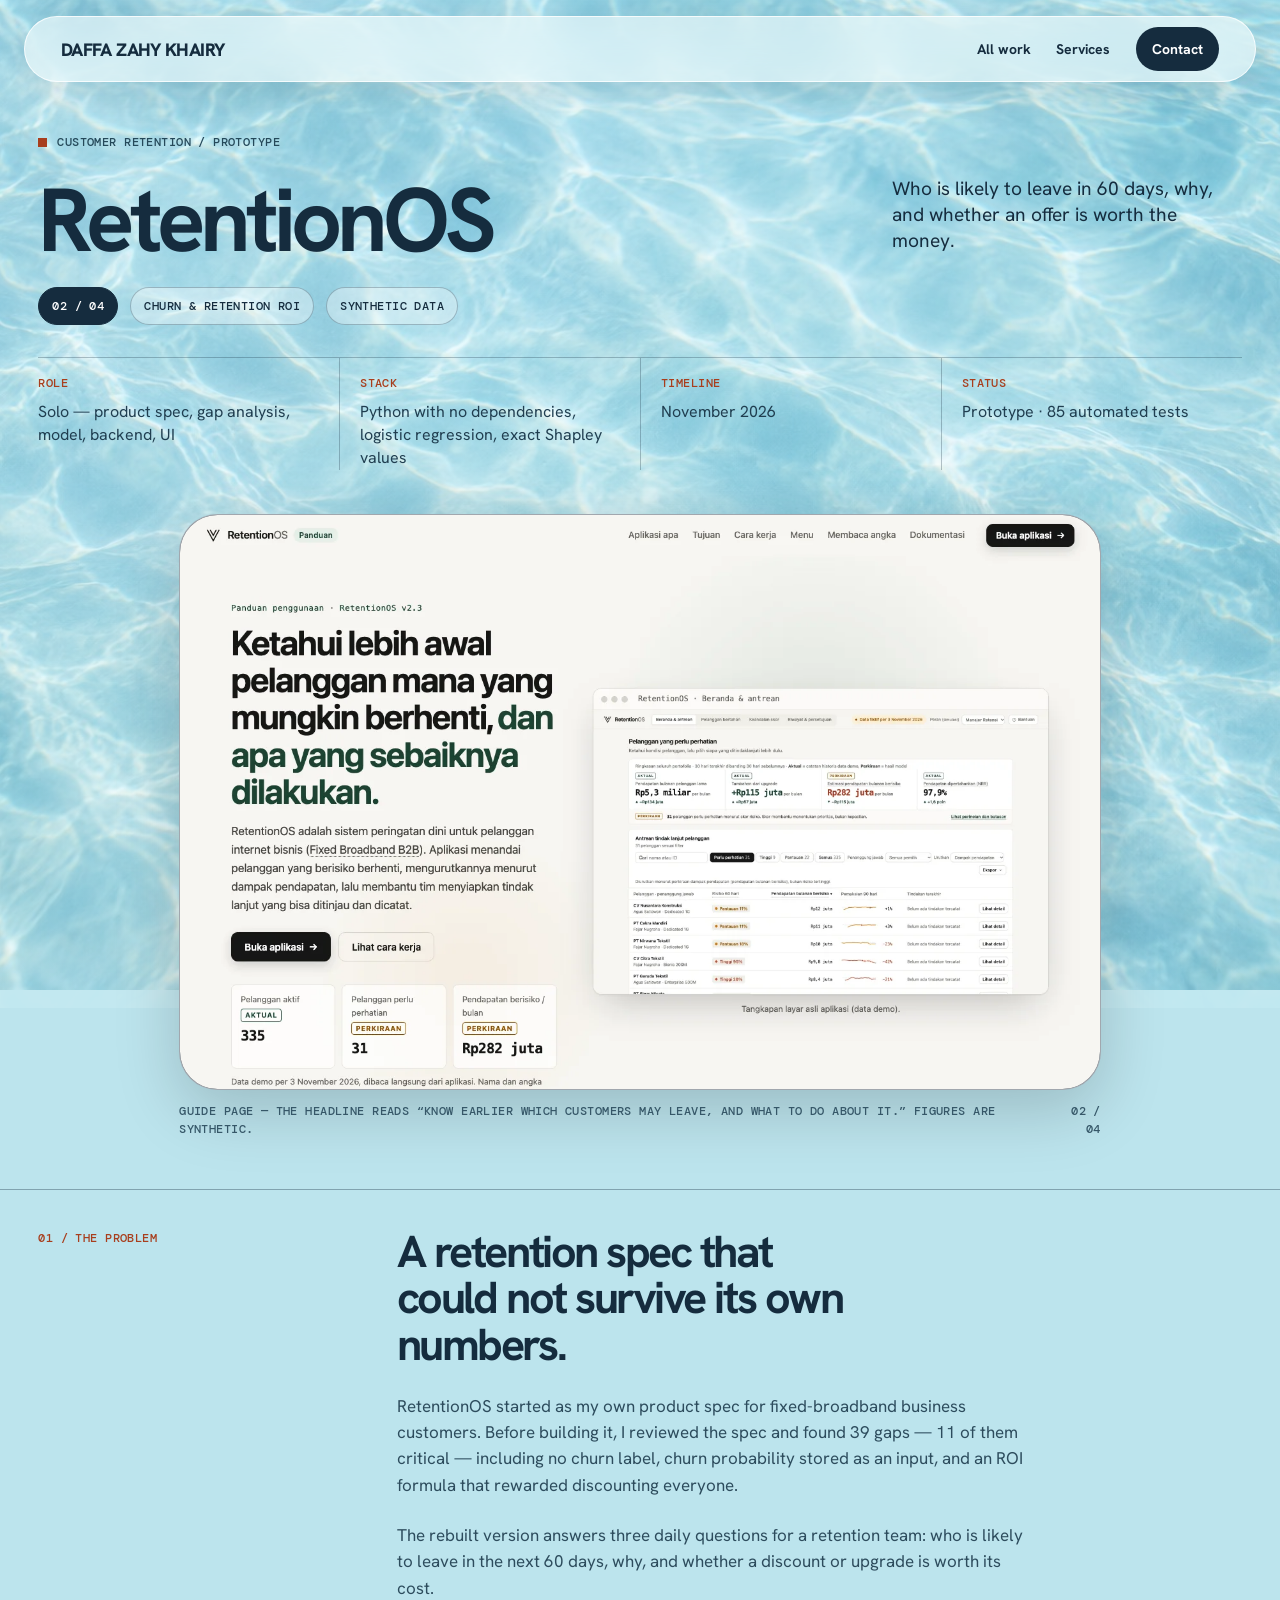
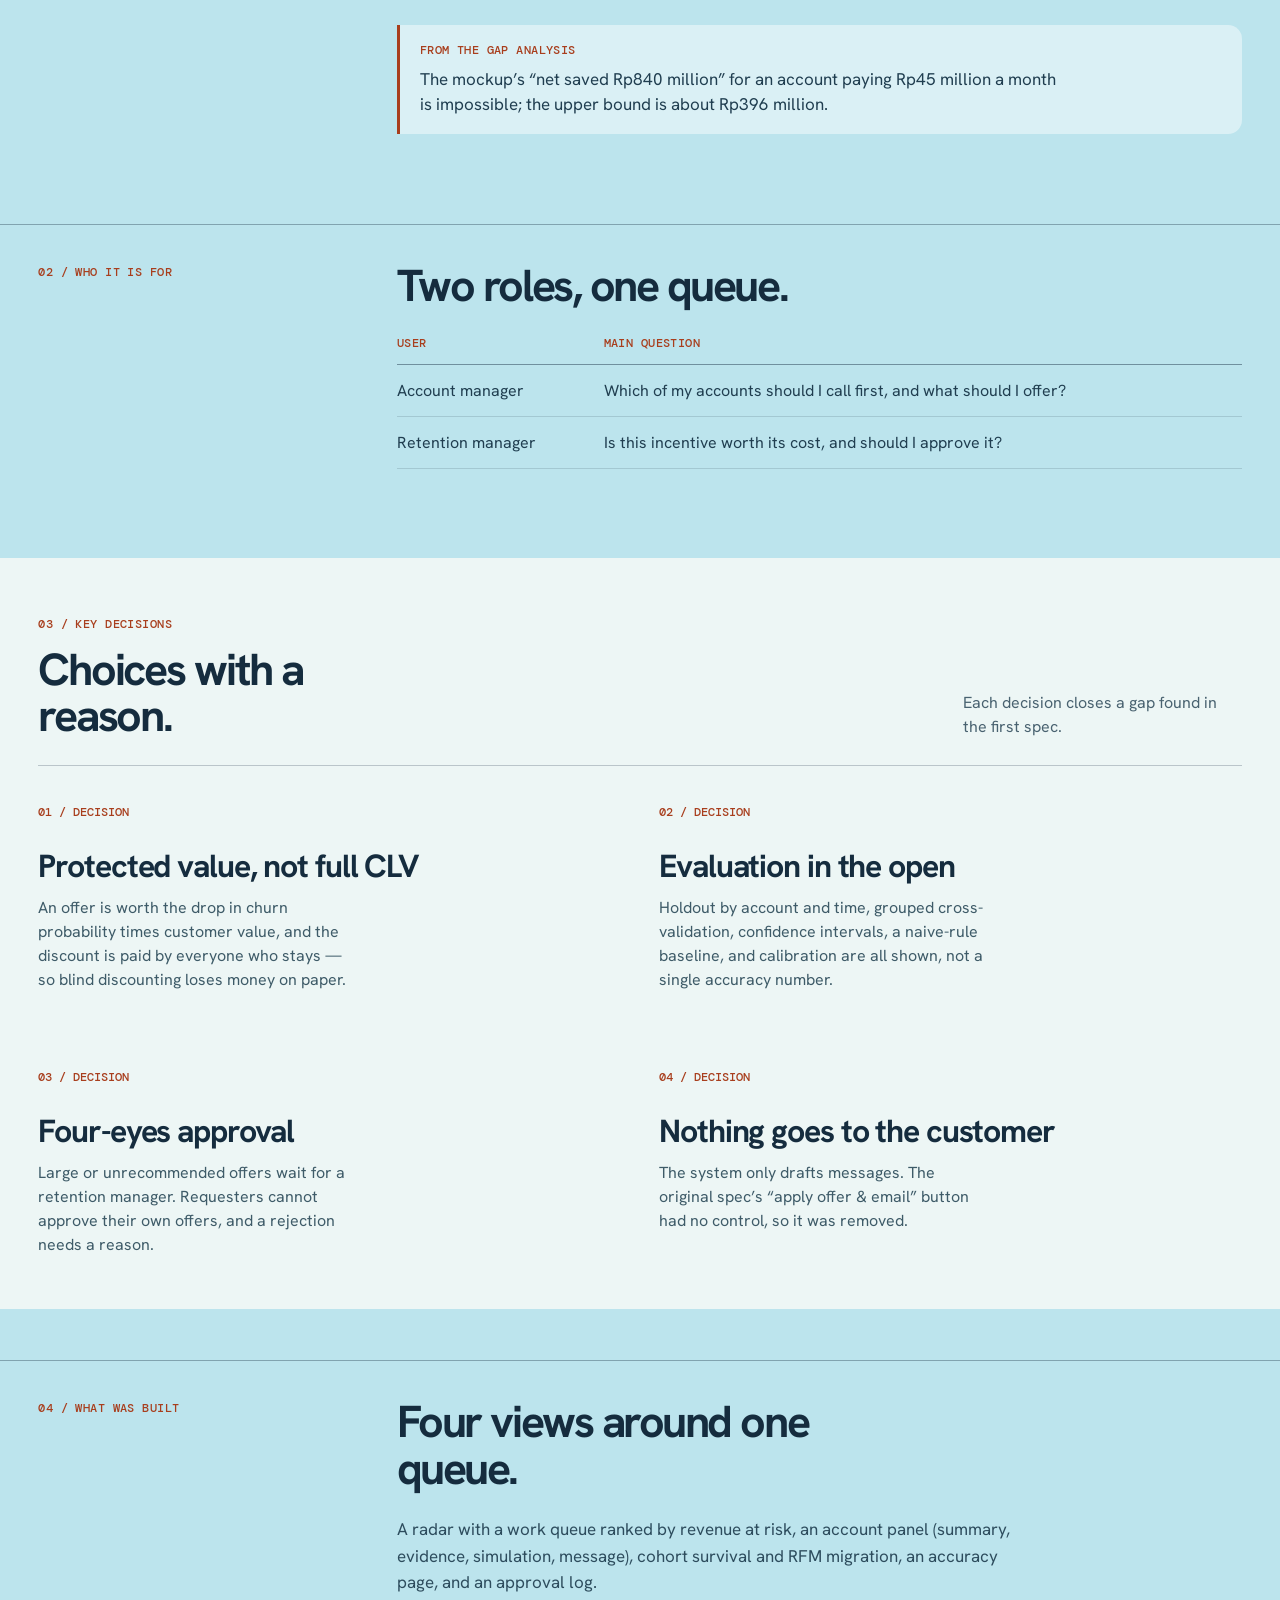
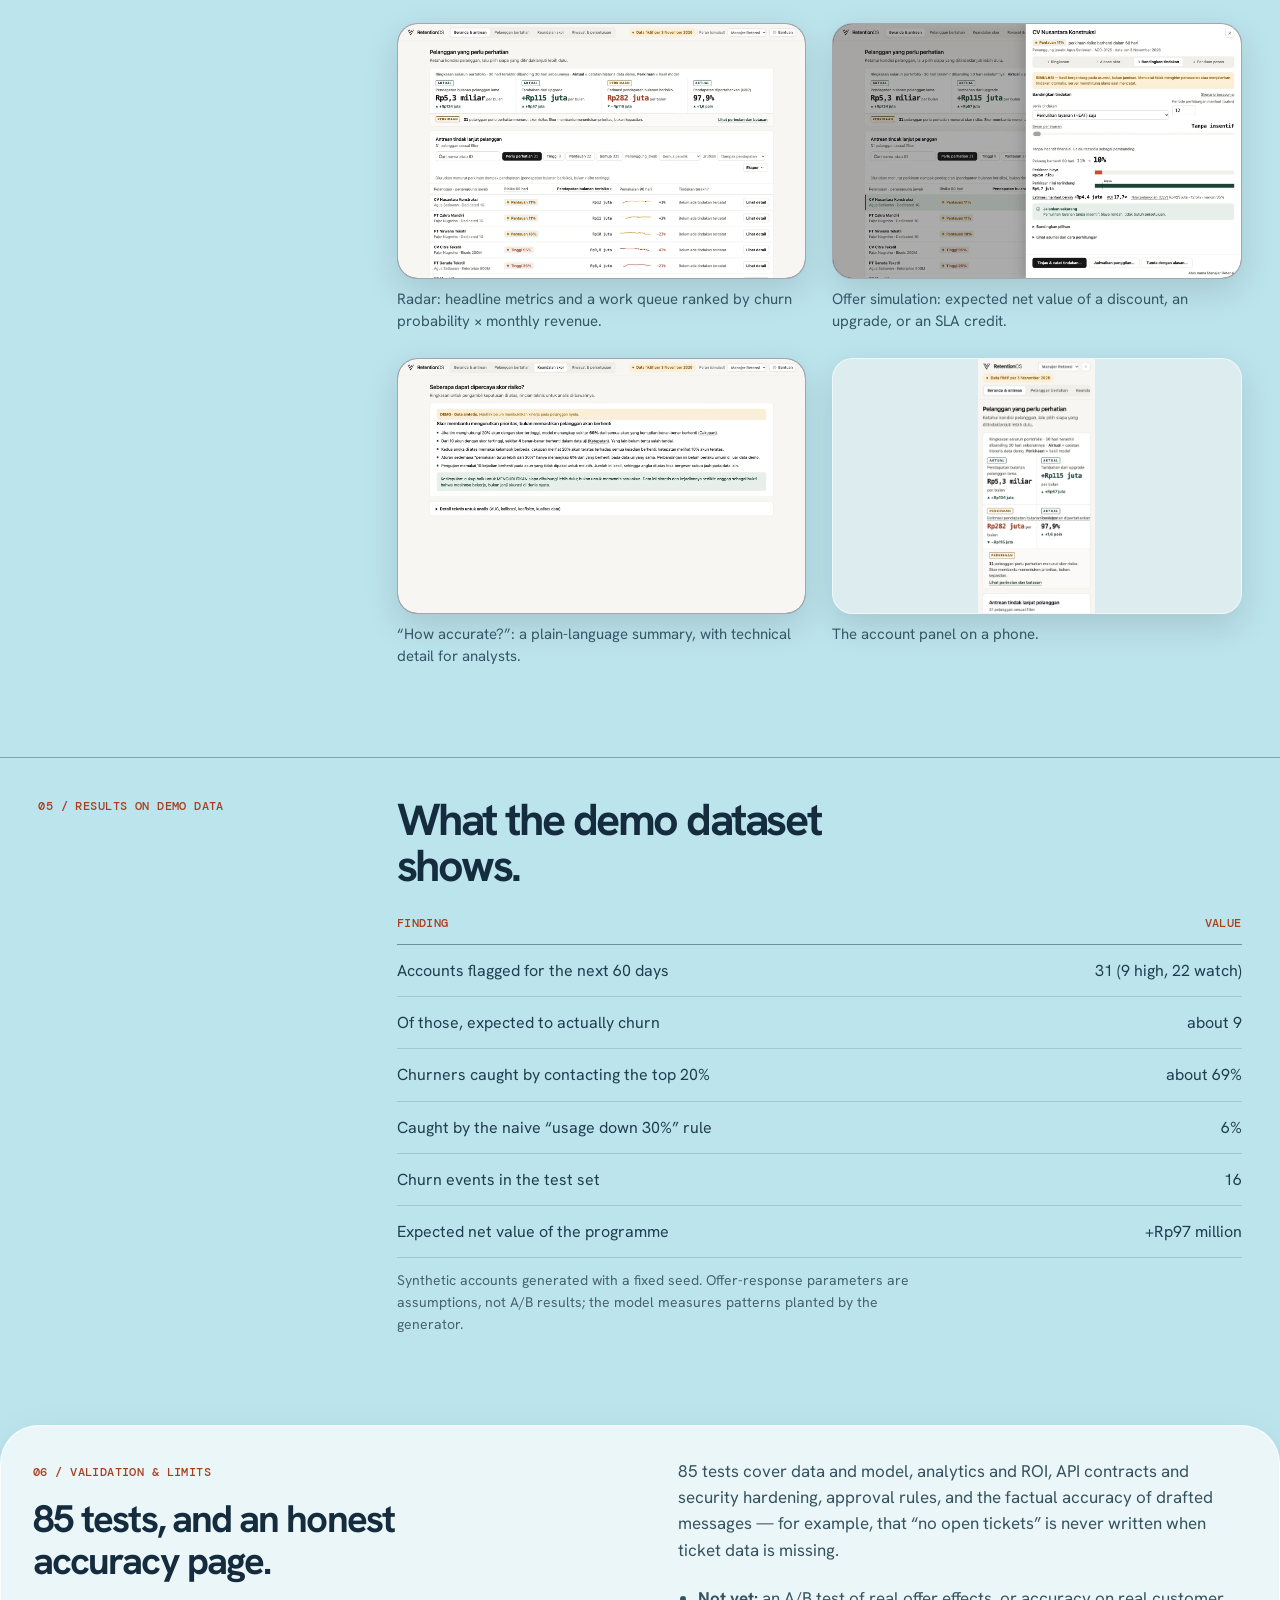
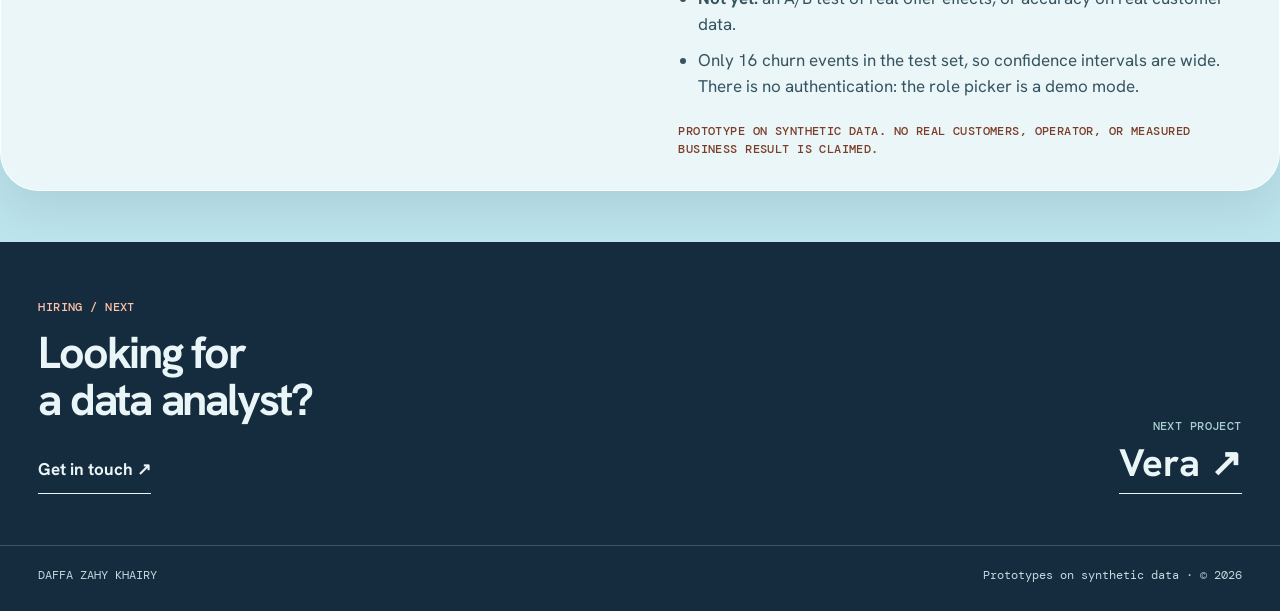
==== case-retentionos.html @ 7fea483b "Publish portfolio site Static portfolio: four case studies, experience, credentials, and a contact f" ====
<!doctype html>
<html lang="en">
<!-- Built from case-template.html. Project data, position "0n / 0n" and the next link come from projects.js. -->
<head>
  <meta charset="utf-8">
  <meta name="viewport" content="width=device-width, initial-scale=1">
  <meta name="theme-color" content="#bce4ed">
  <meta name="description" content="RetentionOS is a churn early-warning prototype for B2B broadband: a 60-day risk radar, per-account drivers, and a retention ROI calculator.">
  <title>RetentionOS — Case study</title>
  <link rel="icon" href="assets/favicon.svg" type="image/svg+xml">
  <link rel="preconnect" href="https://fonts.googleapis.com">
  <link rel="preconnect" href="https://fonts.gstatic.com" crossorigin>
  <link href="https://fonts.googleapis.com/css2?family=DM+Mono:wght@400;500&amp;family=Hanken+Grotesk:wght@400;500;600;700;800;900&amp;display=swap" rel="stylesheet">
  <link rel="stylesheet" href="layout.css">
  <link rel="stylesheet" href="background.css">
  <link rel="stylesheet" href="case-study.css">
</head>
<body class="case-page">
  <a class="skip-link" href="#caseMain">Skip to content</a>
  <header class="case-header">
    <a class="case-brand" href="index.html" data-brand>DAFFA ZAHY KHAIRY</a>
    <nav aria-label="Case study navigation"><a href="index.html#work">All work</a><a href="index.html#services">Services</a><a href="contact.html">Contact</a></nav>
  </header>
  <main id="caseMain" tabindex="-1">
    <section class="case-hero page-width" aria-labelledby="caseTitle">
      <span class="case-kicker">Customer retention / prototype</span>
      <div class="case-hero-row"><h1 id="caseTitle">RetentionOS</h1><p>Who is likely to leave in 60 days, why, and whether an offer is worth the money.</p></div>
      <div class="case-meta"><span class="case-chip" data-case-position>02 / 04</span><span class="case-chip">Churn &amp; retention ROI</span><span class="case-chip">Synthetic data</span></div>
      <dl class="case-facts"><div><dt>Role</dt><dd>Solo — product spec, gap analysis, model, backend, UI</dd></div><div><dt>Stack</dt><dd>Python with no dependencies, logistic regression, exact Shapley values</dd></div><div><dt>Timeline</dt><dd>November 2026</dd></div><div><dt>Status</dt><dd>Prototype · 85 automated tests</dd></div></dl>
    </section>
    <figure class="case-image page-width">
      <div class="case-image-wrap"><img src="assets/projects/retentionos.webp" width="1600" height="1000" alt="RetentionOS guide page: a headline about knowing early which customers may leave, live demo figures, and a screenshot of the app" decoding="async" fetchpriority="high"></div>
      <figcaption><span>Guide page — the headline reads “Know earlier which customers may leave, and what to do about it.” Figures are synthetic.</span><span data-case-position>02 / 04</span></figcaption>
    </figure>
    <section class="case-story page-width" aria-labelledby="problemTitle"><span class="case-section-label">01 / THE PROBLEM</span><div>
      <h2 id="problemTitle">A retention spec that could not survive its own numbers.</h2>
      <p>RetentionOS started as my own product spec for fixed-broadband business customers. Before building it, I reviewed the spec and found 39 gaps — 11 of them critical — including no churn label, churn probability stored as an input, and an ROI formula that rewarded discounting everyone.</p>
      <p>The rebuilt version answers three daily questions for a retention team: who is likely to leave in the next 60 days, why, and whether a discount or upgrade is worth its cost.</p>
      <blockquote class="case-quote"><span class="case-quote-label">From the gap analysis</span><p>The mockup’s “net saved Rp840 million” for an account paying Rp45 million a month is impossible; the upper bound is about Rp396 million.</p></blockquote>
    </div></section>
    <section class="case-story page-width" aria-labelledby="usersTitle"><span class="case-section-label">02 / WHO IT IS FOR</span><div>
      <h2 id="usersTitle">Two roles, one queue.</h2>
      <div class="case-table-wrap"><table class="case-table">
        <thead><tr><th scope="col">User</th><th scope="col">Main question</th></tr></thead>
        <tbody>
          <tr><td>Account manager</td><td>Which of my accounts should I call first, and what should I offer?</td></tr>
          <tr><td>Retention manager</td><td>Is this incentive worth its cost, and should I approve it?</td></tr>
        </tbody>
      </table></div>
    </div></section>
    <section class="case-decision-band" aria-labelledby="decisionsTitle"><div class="page-width">
      <div class="case-decision-heading"><div><span class="case-section-label">03 / KEY DECISIONS</span><h2 id="decisionsTitle">Choices with a reason.</h2></div><p>Each decision closes a gap found in the first spec.</p></div>
      <ol class="case-decisions">
        <li><span>01 / DECISION</span><h3>Protected value, not full CLV</h3><p>An offer is worth the drop in churn probability times customer value, and the discount is paid by everyone who stays — so blind discounting loses money on paper.</p></li>
        <li><span>02 / DECISION</span><h3>Evaluation in the open</h3><p>Holdout by account and time, grouped cross-validation, confidence intervals, a naive-rule baseline, and calibration are all shown, not a single accuracy number.</p></li>
        <li><span>03 / DECISION</span><h3>Four-eyes approval</h3><p>Large or unrecommended offers wait for a retention manager. Requesters cannot approve their own offers, and a rejection needs a reason.</p></li>
        <li><span>04 / DECISION</span><h3>Nothing goes to the customer</h3><p>The system only drafts messages. The original spec’s “apply offer &amp; email” button had no control, so it was removed.</p></li>
      </ol>
    </div></section>
    <section class="case-story page-width" aria-labelledby="builtTitle"><span class="case-section-label">04 / WHAT WAS BUILT</span><div>
      <h2 id="builtTitle">Four views around one queue.</h2>
      <p>A radar with a work queue ranked by revenue at risk, an account panel (summary, evidence, simulation, message), cohort survival and RFM migration, an accuracy page, and an approval log.</p>
      <div class="case-gallery">
        <figure><img src="assets/projects/retentionos-overview.webp" width="1600" height="1000" alt="RetentionOS radar: four headline metrics and a customer queue ranked by revenue at risk" loading="lazy" decoding="async"><figcaption>Radar: headline metrics and a work queue ranked by churn probability × monthly revenue.</figcaption></figure>
        <figure><img src="assets/projects/retentionos-simulation.webp" width="1600" height="1000" alt="Offer simulation comparing discount, upgrade, and SLA credit" loading="lazy" decoding="async"><figcaption>Offer simulation: expected net value of a discount, an upgrade, or an SLA credit.</figcaption></figure>
        <figure><img src="assets/projects/retentionos-reliability.webp" width="1600" height="1000" alt="Accuracy page with a plain-language summary" loading="lazy" decoding="async"><figcaption>“How accurate?”: a plain-language summary, with technical detail for analysts.</figcaption></figure>
        <figure class="case-shot--portrait"><img src="assets/projects/retentionos-mobile.webp" width="647" height="1400" alt="RetentionOS account panel on a phone" loading="lazy" decoding="async"><figcaption>The account panel on a phone.</figcaption></figure>
      </div>
    </div></section>
    <section class="case-story page-width" aria-labelledby="resultsTitle"><span class="case-section-label">05 / RESULTS ON DEMO DATA</span><div>
      <h2 id="resultsTitle">What the demo dataset shows.</h2>
      <div class="case-table-wrap"><table class="case-table">
        <thead><tr><th scope="col">Finding</th><th scope="col" class="num">Value</th></tr></thead>
        <tbody>
          <tr><td>Accounts flagged for the next 60 days</td><td class="num">31 (9 high, 22 watch)</td></tr>
          <tr><td>Of those, expected to actually churn</td><td class="num">about 9</td></tr>
          <tr><td>Churners caught by contacting the top 20%</td><td class="num">about 69%</td></tr>
          <tr><td>Caught by the naive “usage down 30%” rule</td><td class="num">6%</td></tr>
          <tr><td>Churn events in the test set</td><td class="num">16</td></tr>
          <tr><td>Expected net value of the programme</td><td class="num">+Rp97 million</td></tr>
        </tbody>
      </table></div>
      <p class="case-table-note">Synthetic accounts generated with a fixed seed. Offer-response parameters are assumptions, not A/B results; the model measures patterns planted by the generator.</p>
    </div></section>
    <section class="case-check page-width" aria-labelledby="checkTitle"><div><span class="case-section-label">06 / VALIDATION &amp; LIMITS</span><h2 id="checkTitle">85 tests, and an honest accuracy page.</h2></div><div>
      <p>85 tests cover data and model, analytics and ROI, API contracts and security hardening, approval rules, and the factual accuracy of drafted messages — for example, that “no open tickets” is never written when ticket data is missing.</p>
      <ul><li><strong>Not yet:</strong> an A/B test of real offer effects, or accuracy on real customer data.</li><li>Only 16 churn events in the test set, so confidence intervals are wide. There is no authentication: the role picker is a demo mode.</li></ul>
      <span class="case-honesty">Prototype on synthetic data. No real customers, operator, or measured business result is claimed.</span>
    </div></section>
  </main>
  <footer class="case-bottom"><div class="page-width case-bottom-inner"><div><span class="case-section-label">HIRING / NEXT</span><h2>Looking for<br>a data analyst?</h2><a href="contact.html">Get in touch ↗</a></div><div class="case-bottom-next"><span class="case-next-index">NEXT PROJECT</span><a data-case-next href="case-vera.html">Vera ↗</a></div></div></footer>
  <div class="case-page-footer page-width"><span data-brand>DAFFA ZAHY KHAIRY</span><span>Prototypes on synthetic data · © <span data-year>2026</span></span></div>
  <script src="config.js"></script>
  <script src="projects.js"></script>
  <script src="case-study.js"></script>
</body>
</html>
---- layout.css ----
/* Editorial portfolio layout. Identity and content live in content.js / index.html. */
:root{--water:#bce4ed;--paper:#f5f5f0;--ink:#152c3e;--orange:#a83e1d;--muted:#405563;--line:rgba(21,44,62,.28);--sans:'Hanken Grotesk',Arial,sans-serif;--mono:'DM Mono',monospace;--ease-out:cubic-bezier(.22,1,.36,1);--content-max:80rem;--gutter:clamp(22px,3vw,44px);--section-space:clamp(48px,5vw,80px);--type-section:clamp(2.5rem,4vw,4rem)}
*{box-sizing:border-box}html{scroll-behavior:smooth;scroll-padding-top:104px}body{margin:0;background:var(--paper);color:var(--ink);font-family:var(--sans);font-size:1.0625rem;line-height:1.5}button,a{font:inherit}button{cursor:pointer}a{color:inherit}img{max-width:100%;display:block}button{color:inherit}::selection{background:#f1ab89;color:#152c3e}button,a,summary{-webkit-tap-highlight-color:transparent}a:focus-visible,button:focus-visible,summary:focus-visible{outline:3px solid var(--orange);outline-offset:5px}main:focus,section:focus{outline:none}section,footer{scroll-margin-top:0}
.page-width{width:min(100%,var(--content-max));margin-inline:auto;padding-inline:var(--gutter)}
.section-space{padding-block:var(--section-space)}
.skip-link{position:fixed;left:16px;top:12px;z-index:500;padding:10px 18px;background:var(--ink);color:white;translate:0 -160%}.skip-link:focus{translate:0 0}
.site-header{position:sticky;top:14px;z-index:80;width:min(calc(100% - 2 * clamp(16px,3.5vw,56px)),1480px);margin:14px auto 0;border:1px solid rgba(255,255,255,.65);border-radius:999px;background:rgba(235,249,250,.4);box-shadow:0 12px 36px rgba(0,0,0,.09);transition:background 250ms,box-shadow 350ms,border-color 350ms}
.site-header.is-scrolled{background:rgba(235,249,250,.4);box-shadow:0 18px 48px rgba(0,0,0,.13),inset 0 1px rgba(255,255,255,.8)}
.header-inner{min-height:68px;display:flex;align-items:center;justify-content:space-between;gap:32px;position:relative;z-index:1;padding-inline:clamp(24px,3vw,42px)}
.site-brand{text-decoration:none;font-size:20px;font-weight:800;letter-spacing:-.035em;overflow-wrap:anywhere;line-height:1.1}
.site-nav{display:flex;align-items:center;gap:clamp(24px,3.5vw,56px)}.site-nav a{text-decoration:none;font-size:15px;padding-block:14px}.site-nav a[aria-current]{color:var(--orange)}
.menu-toggle{display:none}.mobile-menu{display:none}
.hero{background:var(--water);padding:34px 0 28px;overflow:clip}
.hero-grid{display:grid;grid-template-columns:minmax(0,2.1fr) minmax(0,1fr);column-gap:clamp(32px,5vw,80px);align-items:end}
.hero-center{min-width:0}.hero-type{height:clamp(220px,22vw,320px)}
.hero-actions{display:flex;align-items:center;gap:24px;flex-wrap:wrap;margin-top:20px}
.button{min-height:48px;display:inline-flex;align-items:center;justify-content:center;gap:20px;padding:12px 23px;background:var(--orange);border:1px solid var(--orange);color:white;text-decoration:none;font-size:16px;font-weight:600;border-radius:2px;transition:background 200ms,transform 240ms var(--ease-out)}.button:hover{background:#873016;transform:translateY(-2px)}.button:active{transform:translateY(0)}
.text-link{display:inline-flex;gap:18px;align-items:center;min-height:44px;text-decoration:none;border-bottom:1px solid var(--orange);font-size:16px;font-weight:600}
.hero-aside{padding-bottom:3px;max-width:390px}.hero-identity{font-size:clamp(18px,1.4vw,21px);line-height:1.3;margin:0 0 18px}.hero-summary{font-size:clamp(16px,1.25vw,18px);line-height:1.45;margin:0 0 24px}
.hero-preview{display:grid;grid-template-columns:96px 1fr;align-items:center;gap:14px;width:100%;padding:12px;border:1px solid rgba(255,255,255,.72);border-radius:10px;background:rgba(250,253,255,.72);box-shadow:0 12px 30px rgba(0,0,0,.08),inset 0 1px rgba(255,255,255,.7);text-align:left;transition:background-color 220ms,box-shadow 220ms}.hero-preview:hover{background:rgba(255,255,255,.88);box-shadow:0 16px 34px rgba(0,0,0,.12),inset 0 1px rgba(255,255,255,.8)}.hero-preview img{width:96px;height:72px;object-fit:cover;border-radius:4px;transition:transform 500ms var(--ease-out)}.hero-preview:hover img{transform:rotate(-3deg)}.hero-preview>span{font-size:14px;display:flex;align-items:center;gap:13px}
.hero-meta{grid-column:1/-1;display:flex;justify-content:space-between;gap:20px;border-top:1px solid var(--line);padding-top:16px;margin-top:32px;font-size:13px;line-height:1.4}
.section-heading{margin-bottom:32px}.section-heading h2{font-size:var(--type-section);font-weight:800;line-height:1.04;letter-spacing:-.045em;margin:0;text-wrap:balance}.section-heading p{max-width:32ch;margin:0;font-size:clamp(16px,1.3vw,19px);line-height:1.5}
.section-heading--split{display:grid;grid-template-columns:2.1fr 1fr;column-gap:clamp(32px,5vw,80px);align-items:end}

.work{padding-bottom:clamp(40px,5vw,80px)}.project-grid{display:grid;grid-template-columns:minmax(0,1fr);gap:32px 24px;align-items:start}
.project-card{min-width:0}.project-card--featured{grid-column:auto}.project-card--north{padding-top:0}
.project-open{display:block;background:transparent;border:0;padding:0;width:100%;text-align:left;cursor:pointer}
.project-art{display:block;position:relative;overflow:hidden;aspect-ratio:1.6;background:#dae2e4;border-radius:3px}.project-card--featured .project-art{aspect-ratio:1.6}.project-card--north .project-art{aspect-ratio:1.6}
.project-image{width:100%;height:100%;object-fit:cover;transition:transform 700ms var(--ease-out)}.project-open:hover .project-image,.project-open:focus-visible .project-image{transform:scale(1.025)}
.project-open-label{position:absolute;right:24px;bottom:24px;background:rgba(245,245,240,.94);border:1px solid rgba(255,255,255,.78);box-shadow:0 8px 24px rgba(0,0,0,.16);color:var(--ink);padding:11px 16px;border-radius:8px;font-size:14px;line-height:1.4;opacity:0;transform:translateY(8px);transition:opacity 200ms,transform 350ms var(--ease-out)}.project-open:hover .project-open-label,.project-open:focus-visible .project-open-label{opacity:1;transform:none}
.project-caption{display:flex;flex-direction:column;justify-content:space-between;gap:4px;margin-top:12px;align-items:start;line-height:1.4}.project-caption strong{font-size:21px;font-weight:700}.project-discipline{display:block;font-size:15px;margin:4px 0 0}.project-number{font:12px/1.6 var(--mono);white-space:nowrap;color:var(--muted);padding-top:0}
.project-card:not(.project-card--featured) .project-caption{flex-direction:column;gap:3px}
.project-card:not(.project-card--featured) .project-discipline{display:block;margin:4px 0 0}
/* Larger artwork in two equal columns; a single column on phones. */
@media(min-width:701px){.project-grid{grid-template-columns:repeat(2,minmax(0,1fr));gap:32px clamp(16px,2vw,24px)}
/* An odd count leaves the last card alone on its row: keep it one column wide and centered.
   With an even count (e.g. four projects) this matches nothing and the grid stays 2×2. */
.project-card:last-child:nth-child(odd){grid-column:1/-1;justify-self:center;width:calc(50% - clamp(16px,2vw,24px) / 2)}}

.editorial-grid{display:grid;grid-template-columns:minmax(170px,.72fr) minmax(0,2fr);gap:0 clamp(32px,5vw,80px)}
.section-heading--side h2{font-size:clamp(26px,2.5vw,34px);letter-spacing:-.03em;line-height:1.12}.section-heading--side{margin:0}
.statement h3{font-size:clamp(34px,4.1vw,60px);font-weight:800;line-height:1.04;letter-spacing:-.045em;margin:0 0 28px;text-wrap:balance}.statement h3 em{font-style:normal}
.statement p{max-width:510px;margin:0 0 0 auto;font-size:clamp(18px,1.45vw,21px);line-height:1.5}.statement p strong{font-weight:500}
.principles{grid-column:1/-1;list-style:none;padding:24px 0 0;margin:40px 0 0;border-top:1px solid var(--line);display:flex;justify-content:flex-end;gap:clamp(24px,5vw,72px);font-size:16px}.principles li+li{position:relative}.principles li+li:before{content:'/';color:var(--orange);position:absolute;left:calc(clamp(24px,5vw,72px) / -2);font-size:24px;top:-5px}
.services{background:#dfedf7}.service-list{border-top:1px solid var(--line)}
.service-row{display:grid;grid-template-columns:32px minmax(0,1.15fr) minmax(0,1fr);gap:22px;align-items:start;padding:32px 0;border-bottom:1px solid var(--line);text-decoration:none}
.service-number{font:14px/1.5 var(--mono);padding-top:5px}.service-row h3{font-size:clamp(21px,1.8vw,26px);line-height:1.15;letter-spacing:-.035em;margin:0 0 14px;font-weight:700}.service-row p{margin:0;font-size:17px;line-height:1.5}.service-meta{font-size:12px;color:var(--muted);line-height:1.5;display:block}.service-row:hover h3{color:var(--orange)}
.process .section-heading{max-width:850px;margin-bottom:32px}.process-list{padding:0;margin:0;list-style:none;display:grid;grid-template-columns:repeat(4,minmax(0,1fr));gap:32px;border-top:1px solid var(--line)}.process-list li{padding-top:28px}.process-number{font:14px var(--mono)}.process-list h3{font-size:24px;letter-spacing:-.03em;line-height:1.2;margin:20px 0 16px}.process-list p{font-size:16px;max-width:25ch;margin:0}
.faq-list{border-top:1px solid var(--line)}.faq details{border-bottom:1px solid var(--line)}.faq summary{list-style:none;display:flex;align-items:center;justify-content:space-between;gap:24px;padding:20px 0;font-size:clamp(18px,1.5vw,21px);font-weight:500;cursor:pointer;min-height:64px}.faq summary::-webkit-details-marker{display:none}.faq summary .faq-icon{font-size:29px;transition:transform 250ms var(--ease-out)}.faq details[open] summary .faq-icon{transform:rotate(45deg)}.faq details p{max-width:55ch;margin:0 48px 26px 0;font-size:17px;line-height:1.6;color:var(--muted)}
.contact{background:var(--water);color:var(--ink);padding:48px 0 24px}.contact-availability{font-size:14px;color:#254c61}.contact-main{display:grid;grid-template-columns:2.1fr 1fr;gap:40px;align-items:end;margin-top:28px}.contact h2{font-size:clamp(40px,4.6vw,68px);line-height:1.03;font-weight:700;letter-spacing:-.04em;margin:0 0 30px}.contact-email{display:inline-block;font-size:clamp(22px,2vw,30px);line-height:1.4;text-underline-offset:7px;text-decoration-thickness:1px;overflow-wrap:anywhere}.contact-location{justify-self:end;font-size:16px;margin:0 0 10px;text-align:right}.contact-status{font-size:14px;color:#793016;margin:16px 0 0;min-height:0}.contact-status:empty{display:none}
.footer-line{display:flex;align-items:center;gap:28px;border-top:1px solid rgba(21,44,62,.32);padding-top:20px;margin-top:26px;font-size:13px;line-height:1.5}.footer-line>span:nth-child(2){margin-left:auto}.back-top{background:none;border:0;color:inherit;padding:10px 0;min-height:44px;font-size:14px;display:flex;align-items:center;gap:14px}
@media(min-width:1600px){.hero-type{height:320px}}
@media(max-width:1000px){.hero-grid{grid-template-columns:minmax(0,1.9fr) minmax(0,1fr);gap:30px}.hero-type{height:240px}.hero-identity{font-size:20px}.hero-summary{font-size:17px}.hero-preview{grid-template-columns:86px 1fr;gap:12px}.hero-preview img{width:86px;height:70px}.hero-preview>span{font-size:12px}.hero-actions{gap:24px}.hero-actions .button,.hero-actions .text-link{font-size:16px}.hero-meta{margin-top:32px}.section-heading--split{grid-template-columns:1.6fr 1fr;gap:32px}.editorial-grid{grid-template-columns:minmax(150px,.65fr) minmax(0,2fr);gap:32px}.service-row{grid-template-columns:25px 1fr;gap:16px}.service-row>p{grid-column:2;grid-row:2}.project-card--north{padding-top:0}.project-discipline{display:block;margin:4px 0 0}.process-list{gap:22px}.process-list h3{font-size:25px}.process-list p{font-size:16px}}
@media(max-width:700px){
 :root{--gutter:22px;--section-space:48px}.site-header{top:10px;margin-top:10px;width:calc(100% - 28px)}.header-inner{min-height:60px;padding-inline:22px;gap:10px}.site-brand{font-size:clamp(14px,4.3vw,18px)}.site-nav{display:none}.menu-toggle{display:flex;gap:16px;align-items:center;min-height:44px;padding:8px 0 8px 16px;background:transparent;border:0;font-size:15px}.menu-toggle span{font-size:24px}.menu-toggle[aria-expanded=true] span{transform:rotate(45deg)}
 .mobile-menu.open{display:flex;flex-direction:column;position:absolute;left:0;right:0;top:calc(100% + 9px);padding:12px 22px 22px;background:rgba(235,249,250,.4);border:1px solid var(--line);border-radius:22px;box-shadow:0 18px 38px rgba(0,0,0,.14)}.mobile-menu a{padding:13px 0;text-decoration:none;border-bottom:1px solid var(--line);font-size:20px}.mobile-menu a:last-child{border:0}
 .hero{padding-top:24px}.hero-grid{grid-template-columns:minmax(0,1fr);gap:0}.hero-type{height:clamp(190px,50vw,280px)}.hero-actions{margin-top:22px;gap:24px}.hero-actions .button{padding-inline:18px}.hero-aside{display:grid;grid-template-columns:minmax(0,1fr) minmax(0,1fr);gap:12px 24px;max-width:none;margin-top:40px;align-items:start}.hero-identity{font-size:18px;margin:0}.hero-summary{font-size:16px;margin:0}.hero-preview{display:none}.hero-meta{margin-top:32px;font-size:11px;align-items:start}.hero-meta>span{max-width:48%}.hero-meta>span:last-child{text-align:right}
 .section-heading--split{display:block}.section-heading h2{font-size:clamp(32px,8.5vw,48px)}.section-heading--split p{margin-top:22px;font-size:17px}.section-heading{margin-bottom:32px}.project-grid{grid-template-columns:minmax(0,1fr);gap:36px}.project-card--featured{grid-column:auto}.project-card--north{padding-top:0}.project-card .project-art{aspect-ratio:1.6}.project-card--north .project-art{aspect-ratio:1.6}.project-caption,.project-card:not(.project-card--featured) .project-caption{display:flex;flex-direction:row;gap:16px}.project-caption strong{font-size:21px}.project-discipline{font-size:15px}.project-number{font-size:11px}.project-open-label{display:none}
 .editorial-grid{grid-template-columns:minmax(0,1fr);gap:32px}.section-heading--side{margin:0}.section-heading--side h2{font-size:32px}.statement h3{font-size:clamp(32px,8vw,48px);margin-bottom:28px}.statement p{font-size:19px;max-width:100%}.principles{grid-column:auto;justify-content:space-between;gap:14px;margin-top:8px;padding-top:24px;font-size:14px}.principles li+li:before{display:none}
 .service-row{padding-block:26px;gap:12px 16px}.service-row h3{font-size:26px;margin-bottom:10px}.service-row p{font-size:16px}.service-meta{font-size:11px}.process .section-heading{margin-bottom:32px}.process-list{grid-template-columns:1fr 1fr;gap:32px 24px}.process-list li{padding-top:24px}.process-list li:nth-child(n+3){border-top:1px solid var(--line)}.process-list h3{font-size:26px;margin-top:16px}.process-list p{font-size:16px}
 .faq summary{font-size:19px;padding-block:21px}.faq details p{font-size:16px;margin-right:12px}.contact{padding-top:48px}.contact-main{grid-template-columns:minmax(0,1fr);gap:30px}.contact h2{font-size:clamp(36px,9vw,54px)}.contact-location{justify-self:start;text-align:left;font-size:14px}.contact-email{font-size:25px}.footer-line{flex-wrap:wrap;gap:12px 20px;margin-top:40px}.footer-line>span:first-child{width:100%}.footer-line>span:nth-child(2){margin:0}.footer-line .back-top{margin-left:auto}
}
@media(max-width:360px){.hero-actions{gap:18px}.hero-actions .button,.hero-actions .text-link{font-size:14px}.hero-aside{gap:18px}.hero-identity{font-size:16px}.hero-summary{font-size:15px}.project-caption{flex-wrap:wrap}.process-list{gap:28px 18px}.principles{font-size:12px}}
/* Frosted surfaces are limited to floating UI; opaque colors above remain the fallback. */
@supports (backdrop-filter:blur(1px)) or (-webkit-backdrop-filter:blur(1px)){
 .site-header.is-scrolled{background:rgba(235,249,250,.4);-webkit-backdrop-filter:blur(6px) saturate(1.16);backdrop-filter:blur(6px) saturate(1.16)}
 .hero-preview{background:rgba(250,253,255,.55);-webkit-backdrop-filter:blur(12px) saturate(1.2);backdrop-filter:blur(12px) saturate(1.2)}
 .project-open-label{background:rgba(245,245,240,.78);-webkit-backdrop-filter:blur(14px) saturate(1.15);backdrop-filter:blur(14px) saturate(1.15)}
 @media(max-width:700px){.mobile-menu.open{background:rgba(235,249,250,.4);-webkit-backdrop-filter:blur(6px) saturate(1.16);backdrop-filter:blur(6px) saturate(1.16)}}
}
@media(prefers-reduced-transparency:reduce), (forced-colors:active){.site-header.is-scrolled,.hero-preview,.project-open-label,.mobile-menu.open{-webkit-backdrop-filter:none;backdrop-filter:none;background:var(--paper)}}
@media(prefers-reduced-motion:reduce){html{scroll-behavior:auto}*,*:before,*:after{animation-duration:.01ms!important;animation-iteration-count:1!important;transition-duration:.01ms!important;scroll-behavior:auto!important}}
---- background.css ----
/* Original underwater caustics keep the open sections connected. */
:root{--nav-glass-alpha:.4}
html{background:#a9d7e5}
body{position:relative;background:transparent}
body::before{
  content:'';
  position:fixed;
  inset:-10%;
  z-index:0;
  pointer-events:none;
  background-color:#a9d7e5;
  background-image:linear-gradient(rgba(221,243,248,.39),rgba(221,243,248,.39)),url('assets/water-caustics.jpg');
  background-position:center;
  background-size:cover;
  background-repeat:no-repeat;
  translate:0 var(--water-scroll-far,0px);
  animation:water-current 16s cubic-bezier(.45,0,.55,1) infinite alternate;
}
body::after{
  content:'';
  position:fixed;
  inset:-12%;
  z-index:0;
  pointer-events:none;
  background-image:radial-gradient(ellipse 55% 66% at 16% 20%,rgba(255,255,255,.5),transparent 74%),url('assets/water-caustics.jpg');
  background-position:center;
  background-size:100% 100%,cover;
  background-repeat:no-repeat;
  opacity:.22;
  mix-blend-mode:screen;
  translate:0 var(--water-scroll-near,0px);
  animation:water-light-drift 11s ease-in-out infinite alternate;
}
/* The water arrives before the circular navigation seed. Its current keeps moving. */
.nav-intro-running body::before{animation:water-current 16s cubic-bezier(.45,0,.55,1) infinite alternate,water-arrive 280ms ease-out both}
@keyframes water-arrive{from{opacity:0}to{opacity:1}}
@keyframes water-current{
  0%{transform:translate3d(calc(-4% * var(--water-drift-factor,1)),calc(-2% * var(--water-drift-factor,1)),0) scale(1.055)}
  50%{transform:translate3d(0,calc(1% * var(--water-drift-factor,1)),0) scale(calc(1.055 + .045 * var(--water-drift-factor,1)))}
  100%{transform:translate3d(calc(4% * var(--water-drift-factor,1)),calc(3% * var(--water-drift-factor,1)),0) scale(calc(1.055 + .085 * var(--water-drift-factor,1)))}
}
@keyframes water-light-drift{
  0%{transform:translate3d(calc(5% * var(--water-drift-factor,1)),calc(-3% * var(--water-drift-factor,1)),0) scale(1.06);opacity:.12}
  50%{transform:translate3d(0,calc(2% * var(--water-drift-factor,1)),0) scale(calc(1.06 + .05 * var(--water-drift-factor,1)));opacity:.26}
  100%{transform:translate3d(calc(-5% * var(--water-drift-factor,1)),calc(4% * var(--water-drift-factor,1)),0) scale(calc(1.06 + .10 * var(--water-drift-factor,1)));opacity:.18}
}
@keyframes water-current-mobile{
  from{transform:translate3d(-2.5%,-1.5%,0) scale(1.05)}
  to{transform:translate3d(2.5%,2%,0) scale(1.09)}
}
body>main{position:relative;z-index:1}
.site-header{background:rgba(235,249,250,var(--nav-glass-alpha));color:#050d12;-webkit-backdrop-filter:blur(4px) saturate(1.12);backdrop-filter:blur(4px) saturate(1.12);transition:background-color 220ms ease,border-color 220ms ease,box-shadow 220ms ease,-webkit-backdrop-filter 420ms cubic-bezier(.22,1,.36,1),backdrop-filter 420ms cubic-bezier(.22,1,.36,1)}
.site-header.is-scrolled{background:rgba(235,249,250,var(--nav-glass-alpha));-webkit-backdrop-filter:blur(8px) saturate(1.16);backdrop-filter:blur(8px) saturate(1.16)}
.site-header.is-scrolling{background:rgba(235,249,250,var(--nav-glass-alpha));-webkit-backdrop-filter:blur(18px) saturate(1.24);backdrop-filter:blur(18px) saturate(1.24);transition-duration:220ms,220ms,220ms,180ms,180ms}
.nav-lens{position:absolute;inset:0;z-index:0;overflow:hidden;border-radius:inherit;pointer-events:none}
.nav-glint{position:absolute;left:0;top:-75%;width:34%;height:250%;border-radius:50%;background:radial-gradient(ellipse,rgba(255,255,255,.42),rgba(255,255,255,.1) 40%,transparent 73%);filter:blur(7px);opacity:.14;transform:translate3d(110%,0,0);will-change:transform,opacity}
.nav-lens::after{content:'';position:absolute;inset:1px;border-radius:inherit;box-shadow:inset 0 1px 0 rgba(255,255,255,.92),inset 0 -1px 0 rgba(69,136,162,.18)}
.site-header.glass-pressed .nav-lens::after{box-shadow:inset 0 2px 3px rgba(255,255,255,.96),inset 0 -2px 3px rgba(52,118,142,.24)}
.mobile-menu.open{z-index:2;background:rgba(235,249,250,var(--nav-glass-alpha));-webkit-backdrop-filter:blur(6px) saturate(1.16);backdrop-filter:blur(6px) saturate(1.16)}
.site-nav a[aria-current]{color:#050d12;text-decoration:underline;text-decoration-color:var(--orange);text-decoration-thickness:2px;text-underline-offset:7px}
.hero,.work,.about,.services,.process,.faq{background:transparent}
.work .project-number{color:var(--ink)}
body :is(a,button,summary):focus-visible{outline-color:var(--ink)}
.contact :is(a,button):focus-visible{outline-color:var(--ink)}

/* Bright reading surfaces leave the water visible around the work. */
.about>.page-width,.faq>.page-width{
  width:min(calc(100% - 2 * var(--gutter)),var(--content-max));
  padding:clamp(24px,2.5vw,36px);
  border:1px solid rgba(255,255,255,.82);
  border-radius:24px;
  background:rgba(255,255,255,.87);
  box-shadow:0 20px 54px rgba(0,0,0,.1);
  -webkit-backdrop-filter:blur(12px);
  backdrop-filter:blur(12px);
}
.about>.page-width{background:rgba(255,255,255,.9)}
.services .service-list{border-top:0}
.services .service-row{
  padding:clamp(18px,1.4vw,22px);
  margin-bottom:16px;
  border:1px solid rgba(255,255,255,.8);
  border-radius:20px;
  background:rgba(255,255,255,.9);
  box-shadow:0 14px 38px rgba(0,0,0,.09);
  -webkit-backdrop-filter:blur(10px);
  backdrop-filter:blur(10px);
}
.services .service-row:last-child{margin-bottom:0}
.contact{position:relative;z-index:1;width:min(calc(100% - 2 * clamp(16px,3.5vw,56px)),var(--content-max));margin:clamp(24px,3vw,40px) auto 24px;overflow:hidden;border:1px solid rgba(255,255,255,.72);border-radius:clamp(34px,4vw,56px);background:linear-gradient(180deg,rgba(230,247,250,.42),rgba(155,216,231,.55));box-shadow:0 22px 60px rgba(0,0,0,.12),inset 0 1px 0 rgba(255,255,255,.72);color:var(--ink)}
@media(max-width:700px){.contact{width:calc(100% - 28px);margin:28px auto 14px;border-radius:34px}}

@media(max-width:700px){
  body::before{background-image:linear-gradient(rgba(231,247,250,.49),rgba(231,247,250,.49)),url('assets/water-caustics.jpg');background-position:56% center;animation:water-current-mobile 18s ease-in-out infinite alternate}
  .nav-intro-running body::before{animation:water-current-mobile 18s ease-in-out infinite alternate,water-arrive 280ms ease-out both}
  body::after{display:none}
  .about>.page-width,.faq>.page-width{padding:26px 22px;border-radius:17px}
  .services .service-row{padding:22px 20px;border-radius:16px}
}
@media(prefers-reduced-motion:reduce){body::before,body::after{animation:none;transform:none;translate:none}.nav-glint{display:none}}
@media(prefers-reduced-transparency:reduce){
  .site-header,.site-header.is-scrolled,.site-header.is-scrolling{background:#eef7fc;-webkit-backdrop-filter:none;backdrop-filter:none}
  .nav-glint{display:none}
  .mobile-menu.open{background:#eef7fc;-webkit-backdrop-filter:none;backdrop-filter:none}
  .about>.page-width,.faq>.page-width,.services .service-row{background:#f7fafb;-webkit-backdrop-filter:none;backdrop-filter:none}
  .contact{background:#cde9ef}
}
@media(forced-colors:active){body::before,body::after,.nav-lens{display:none}}
---- case-study.css ----
/* Quiet editorial reading pages for the three independent concepts. */
body.case-page{background:#bce4ed}
.case-page main,.case-page footer{position:relative;z-index:1}
.case-page::before,.case-page::after{animation:none}
.case-header{position:sticky;top:16px;z-index:80;display:flex;align-items:center;justify-content:space-between;gap:18px;width:min(calc(100% - 32px),1232px);min-height:66px;margin:16px auto 0;padding:9px clamp(18px,3vw,36px);border:1px solid rgba(255,255,255,.8);border-radius:999px;background:rgba(242,250,250,.63);-webkit-backdrop-filter:blur(18px) saturate(1.12);backdrop-filter:blur(18px) saturate(1.12);box-shadow:0 10px 36px rgba(0,0,0,.1)}
.case-brand{display:inline-flex;align-items:center;min-height:44px;font-weight:800;letter-spacing:-.035em;text-decoration:none;font-size:18px}
.case-header nav{display:flex;align-items:center;gap:clamp(16px,2vw,30px)}
.case-header nav a{display:inline-flex;align-items:center;min-height:44px;font-size:14px;font-weight:700;text-decoration:none}
.case-header nav a:last-child{padding:8px 16px;border-radius:999px;background:var(--ink);color:white}
.case-hero{padding-top:clamp(40px,4vw,64px);padding-bottom:32px}
.case-kicker,.case-index,.case-section-label,.case-chip,.case-image figcaption,.case-honesty,.case-next-index{font:500 12px/1.5 var(--mono);letter-spacing:.035em;text-transform:uppercase}
.case-kicker{display:flex;align-items:center;gap:10px;color:#25495a}
.case-kicker::before{content:'';width:9px;height:9px;background:var(--orange)}
.case-hero-row{display:grid;grid-template-columns:minmax(0,1.2fr) minmax(260px,.55fr);align-items:end;gap:clamp(36px,7vw,120px);margin-top:25px}
.case-hero h1{margin:0;font-size:clamp(56px,7vw,112px);line-height:.87;letter-spacing:-.055em}
.case-hero p{max-width:35ch;margin:0 0 5px;font-size:clamp(18px,1.5vw,22px);line-height:1.35}
.case-meta{display:flex;flex-wrap:wrap;gap:12px;margin-top:28px}
.case-chip{padding:9px 13px;border:1px solid rgba(21,44,62,.28);border-radius:999px;background:rgba(255,255,255,.35)}
.case-chip:first-child{background:#152c3e;color:white;border-color:#152c3e}
.case-image{margin-top:12px;max-width:70rem;width:100%;width:min(100%,calc(min(102.4svh,57.6rem) + 2 * var(--gutter)))}
.case-image-wrap{overflow:hidden;border:1px solid rgba(255,255,255,.6);border-radius:clamp(22px,3vw,42px);background:#132235;box-shadow:0 20px 65px rgba(0,0,0,.18)}
.case-image img{display:block;width:100%;height:auto;aspect-ratio:1.6;object-fit:cover}
.case-image figcaption{display:flex;justify-content:space-between;gap:20px;margin-top:12px;color:#365768}
.case-page .case-image figcaption span:last-child{text-align:right}
.case-story{display:grid;grid-template-columns:minmax(180px,.5fr) minmax(0,1.5fr);gap:clamp(30px,6vw,110px);margin-top:clamp(40px,4vw,64px);padding-block:clamp(28px,3vw,44px);border-top:1px solid rgba(21,44,62,.35)}
.case-section-label{color:var(--orange)}
.case-story h2{max-width:18ch;margin:0;font-size:clamp(32px,3.5vw,52px);line-height:1.04;letter-spacing:-.055em}
.case-story p{max-width:64ch;margin:24px 0 0;color:#2d4c5d;font-size:clamp(17px,1.3vw,20px);line-height:1.55}
.case-decision-band{position:relative;z-index:1;margin-top:clamp(25px,4vw,55px);padding-block:clamp(40px,4vw,64px);background:#edf6f5}
.case-decision-heading{display:flex;justify-content:space-between;align-items:end;gap:30px;padding-bottom:26px;border-bottom:1px solid rgba(21,44,62,.24)}
.case-decision-heading h2{max-width:15ch;margin:12px 0 0;font-size:clamp(32px,3.5vw,52px);line-height:1.02;letter-spacing:-.05em}
.case-decision-heading p{max-width:31ch;margin:0;color:#496270;font-size:16px}
.case-decisions{display:grid;grid-template-columns:repeat(3,minmax(0,1fr));gap:clamp(18px,3vw,48px);list-style:none;margin:0;padding:0}
/* Exactly four decisions read as a 2×2 block instead of three plus one stranded item. */
@media(min-width:851px){.case-decisions:has(>li:nth-child(4)):not(:has(>li:nth-child(5))){grid-template-columns:repeat(2,minmax(0,1fr))}}
.case-decisions li{padding:32px 0 0}
.case-decisions li>span{font:500 12px var(--mono);color:var(--orange)}
.case-decisions h3{margin:26px 0 12px;font-size:clamp(23px,2.5vw,34px);line-height:1.1;letter-spacing:-.035em}
.case-decisions p{max-width:36ch;margin:0;color:#3e5b68;font-size:16px;line-height:1.5}
.case-check{display:grid;grid-template-columns:minmax(0,1fr) minmax(0,1fr);gap:clamp(35px,6vw,90px);margin-top:clamp(40px,4vw,64px);margin-bottom:clamp(40px,4vw,64px);padding:clamp(24px,2.5vw,36px);border:1px solid rgba(255,255,255,.8);border-radius:clamp(24px,3vw,42px);background:rgba(246,252,251,.79);box-shadow:0 17px 45px rgba(0,0,0,.09);-webkit-backdrop-filter:blur(16px);backdrop-filter:blur(16px)}
.case-check h2{max-width:18ch;margin:16px 0 0;font-size:clamp(30px,3vw,44px);line-height:1.08;letter-spacing:-.05em}
.case-check p,.case-check li{color:#365360;font-size:17px;line-height:1.55}
.case-check p{margin:0 0 22px}
.case-check ul{margin:0;padding-left:20px}
.case-check li+li{margin-top:9px}
.case-honesty{display:block;margin-top:22px;color:#7d3c27;line-height:1.5}
.case-bottom{position:relative;z-index:1;padding-block:clamp(40px,4vw,64px);background:var(--ink);color:#e9f5f6}
.case-bottom .case-section-label{color:#ffc1a8}
.case-bottom-inner{display:grid;grid-template-columns:1fr 1fr;gap:40px}
.case-bottom h2{margin:12px 0 24px;font-size:clamp(32px,3.5vw,52px);line-height:1.04;letter-spacing:-.05em}
.case-bottom a{display:inline-flex;align-items:center;min-height:46px;border-bottom:1px solid currentColor;font-weight:700;text-decoration:none}
.case-bottom-next{align-self:end;justify-self:end;text-align:right}
.case-bottom-next span{display:block;color:#a9ced2}
.case-bottom-next a{font-size:clamp(24px,3vw,42px)}
.case-page-footer{position:relative;z-index:1;display:flex;justify-content:space-between;gap:20px;width:100%;max-width:none;padding-top:21px;padding-bottom:28px;background:var(--ink);color:#c2dbe1;border-top:1px solid rgba(255,255,255,.2);font:12px var(--mono)}
/* Slots for real project pages (see case-template.html). All reuse the tokens above. */
/* Facts row: Role / Stack / Timeline / Status under the hero chips. */
.case-facts{display:grid;grid-template-columns:repeat(4,minmax(0,1fr));margin:32px 0 0;border-top:1px solid var(--line)}
.case-facts>div{min-width:0;padding:16px 20px 0 0}
.case-facts>div+div{padding-left:20px;border-left:1px solid var(--line)}
.case-facts dt{font:500 12px/1.5 var(--mono);letter-spacing:.035em;text-transform:uppercase;color:var(--orange)}
.case-facts dd{margin:8px 0 0;color:#203e50;font-size:16px;line-height:1.45;overflow-wrap:anywhere}
/* Links: demo, guide, source. The first one is the primary action. */
.case-links{display:flex;flex-wrap:wrap;gap:12px;margin-top:24px}
.case-links a{display:inline-flex;align-items:center;gap:10px;min-height:44px;padding:9px 18px;border:1px solid var(--ink);border-radius:999px;font-size:15px;font-weight:700;text-decoration:none}
.case-links a:first-child{background:var(--ink);color:white}
.case-links a:hover{border-color:var(--orange);color:var(--orange)}.case-links a:first-child:hover{background:var(--orange);color:white}
.case-links a:focus-visible{outline:3px solid var(--orange);outline-offset:3px}
/* Gallery: every frame keeps the 1.6 ratio of the hero image, so mixed screenshots stay aligned.
   Portrait (phone) shots sit centered on a matte inside the same frame instead of being cropped. */
.case-gallery{display:grid;grid-template-columns:repeat(2,minmax(0,1fr));gap:clamp(16px,2vw,28px);margin:28px 0 0;padding:0;list-style:none}
.case-gallery>:last-child:nth-child(odd){grid-column:1/-1}
.case-gallery figure{margin:0;min-width:0}
.case-gallery img{display:block;width:100%;height:auto;aspect-ratio:1.6;object-fit:cover;object-position:top;border:1px solid rgba(255,255,255,.6);border-radius:clamp(14px,1.6vw,22px);background:#132235;box-shadow:0 12px 34px rgba(0,0,0,.13)}
.case-gallery .case-shot--portrait img{object-fit:contain;object-position:center;background:#dcecef}
.case-gallery figcaption{margin-top:10px;color:#365768;font-size:15px;line-height:1.45}
/* Results table: numbers align on the right and never wrap. */
.case-table-wrap{margin-top:24px;overflow-x:auto;-webkit-overflow-scrolling:touch}
.case-table{width:100%;border-collapse:collapse;font-size:16px;line-height:1.45}
.case-table th{padding:0 16px 12px 0;border-bottom:1px solid rgba(21,44,62,.45);color:var(--orange);font:500 12px/1.5 var(--mono);letter-spacing:.035em;text-transform:uppercase;text-align:left;vertical-align:bottom}
/* Let the content column shrink so a wide table scrolls inside its wrapper, never the page. */
.case-story>div{min-width:0}
.case-table td{padding:14px 16px 14px 0;border-bottom:1px solid rgba(21,44,62,.15);color:#203e50;vertical-align:top}
.case-table .num{text-align:right;font-variant-numeric:tabular-nums;white-space:nowrap;padding-right:0}
.case-table-note,.case-story .case-table-note{margin:12px 0 0;color:#496270;font-size:14px}
/* Quote from the PRD or brief: short, labelled, and visibly not the author's own words. */
.case-quote{margin:24px 0 0;padding:16px 20px;border-left:3px solid var(--orange);border-radius:0 14px 14px 0;background:rgba(255,255,255,.45)}
.case-quote-label{display:block;color:var(--orange);font:500 12px/1.5 var(--mono);letter-spacing:.035em;text-transform:uppercase}
.case-quote p{margin:8px 0 0;color:#203e50;font-size:17px;line-height:1.5}
.case-story .case-quote p{margin-top:8px}
@media(max-width:850px){.case-facts{grid-template-columns:repeat(2,minmax(0,1fr))}.case-facts>div:nth-child(odd){padding-left:0;border-left:0}.case-facts>div:nth-child(n+3){margin-top:16px;border-top:1px solid var(--line)}}
@media(max-width:600px){.case-facts{grid-template-columns:1fr}.case-facts>div,.case-facts>div+div{padding:14px 0 0;border-left:0}.case-facts>div+div{margin-top:16px;border-top:1px solid var(--line)}.case-gallery{grid-template-columns:1fr}.case-gallery>:last-child:nth-child(odd){grid-column:auto}.case-links a{flex:1 1 auto;justify-content:center}.case-table{font-size:15px}}
@media(max-width:850px){.case-hero-row,.case-story,.case-check{grid-template-columns:1fr}.case-hero p{max-width:45ch}.case-decisions{grid-template-columns:1fr}.case-decisions li{display:grid;grid-template-columns:45px 1fr;gap:0 22px;padding:24px 0;border-bottom:1px solid rgba(21,44,62,.15)}.case-decisions h3{margin:0 0 10px}.case-decisions p{grid-column:2}.case-decision-heading{align-items:start;flex-direction:column}.case-check{gap:30px}}
@media(max-width:600px){.case-header{min-height:58px;flex-wrap:wrap;gap:8px;top:10px;margin-top:10px;padding:8px 16px}.case-brand{font-size:15px}.case-header nav{width:100%;justify-content:space-between;gap:12px}.case-header nav a{display:inline-flex;align-items:center;min-height:44px;font-size:14px}.case-header nav a:nth-child(2){display:none}.case-hero{padding-top:62px}.case-hero h1{font-size:clamp(52px,14vw,80px)}.case-hero-row{gap:28px}.case-meta{margin-top:28px}.case-chip{font-size:11px}.case-image img{aspect-ratio:1.6}.case-image figcaption{font-size:11px}.case-bottom-inner{grid-template-columns:1fr}.case-bottom-next{justify-self:start;text-align:left}.case-page-footer{flex-wrap:wrap}}
@media(prefers-reduced-motion:reduce){.case-page::before,.case-page::after{animation:none!important}}
@media(prefers-reduced-transparency:reduce),(forced-colors:active){.case-header,.case-check{background:#edf6f5;-webkit-backdrop-filter:none;backdrop-filter:none}}
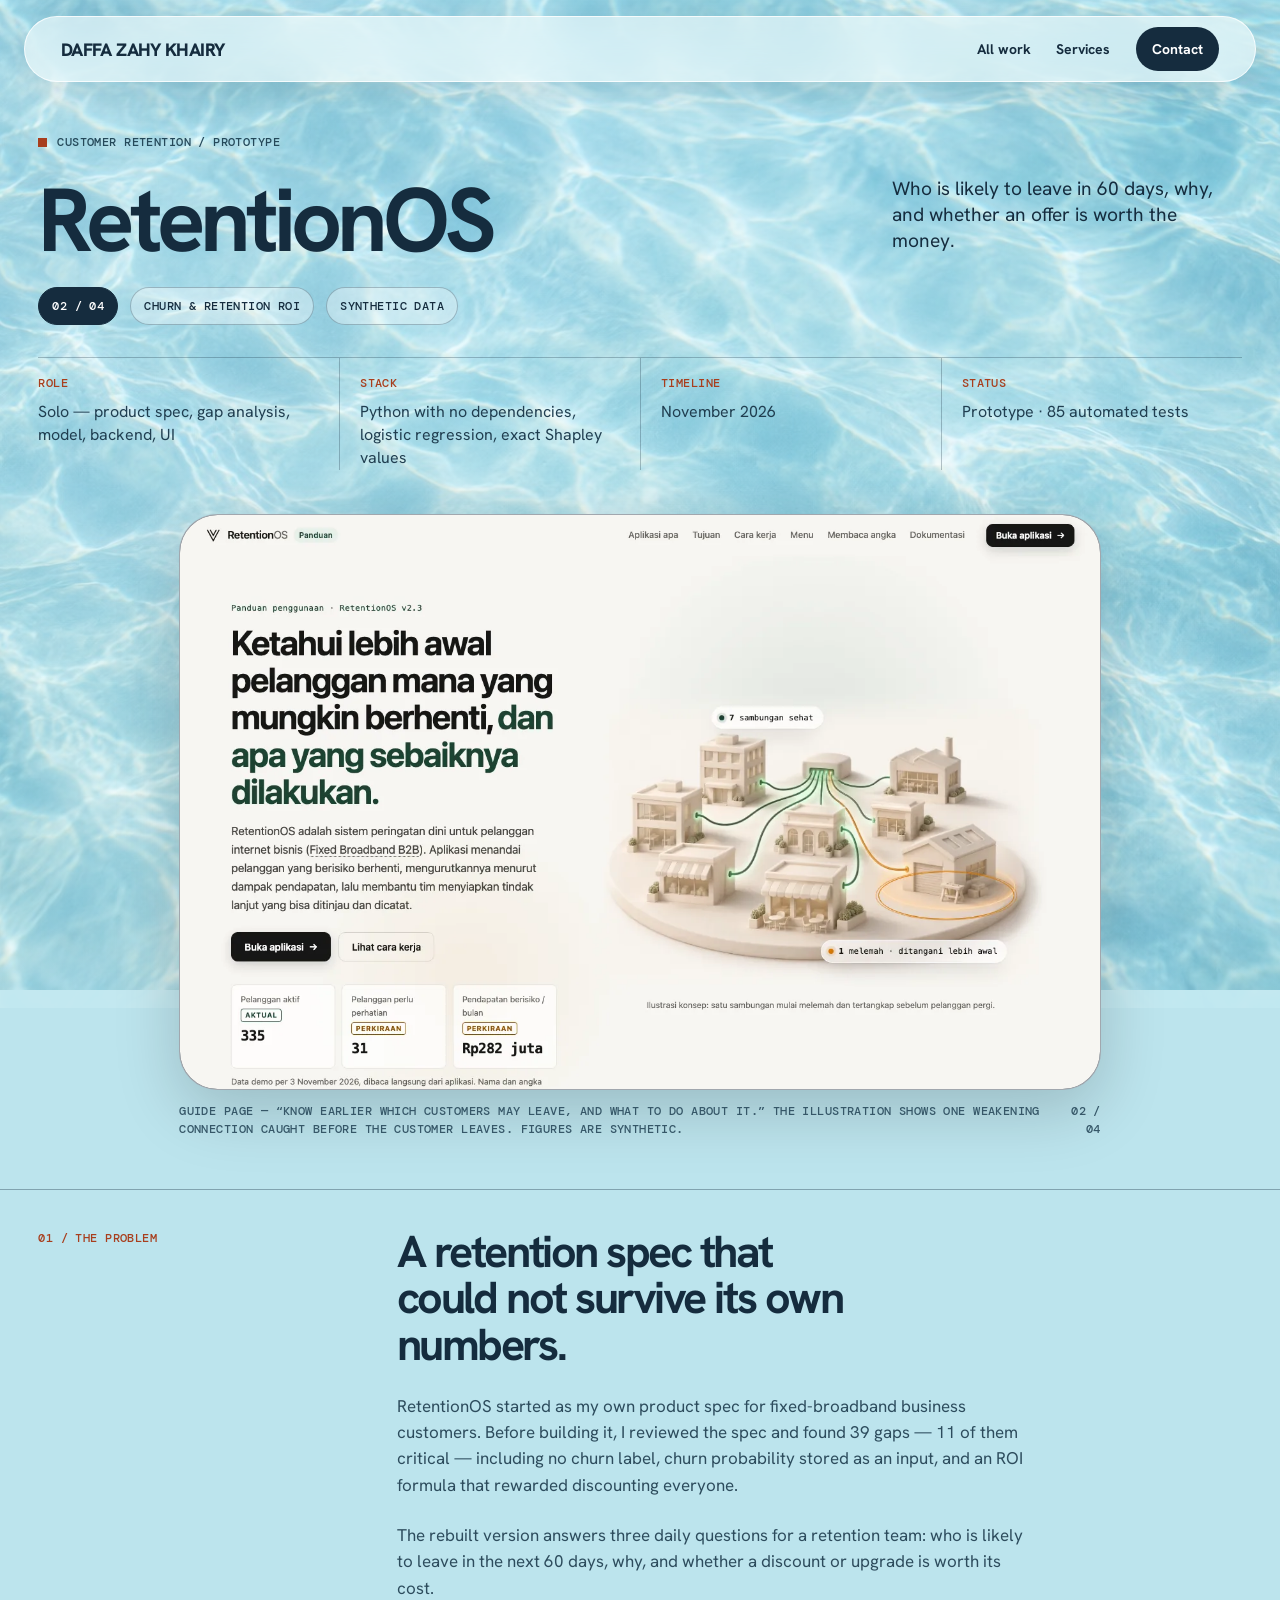
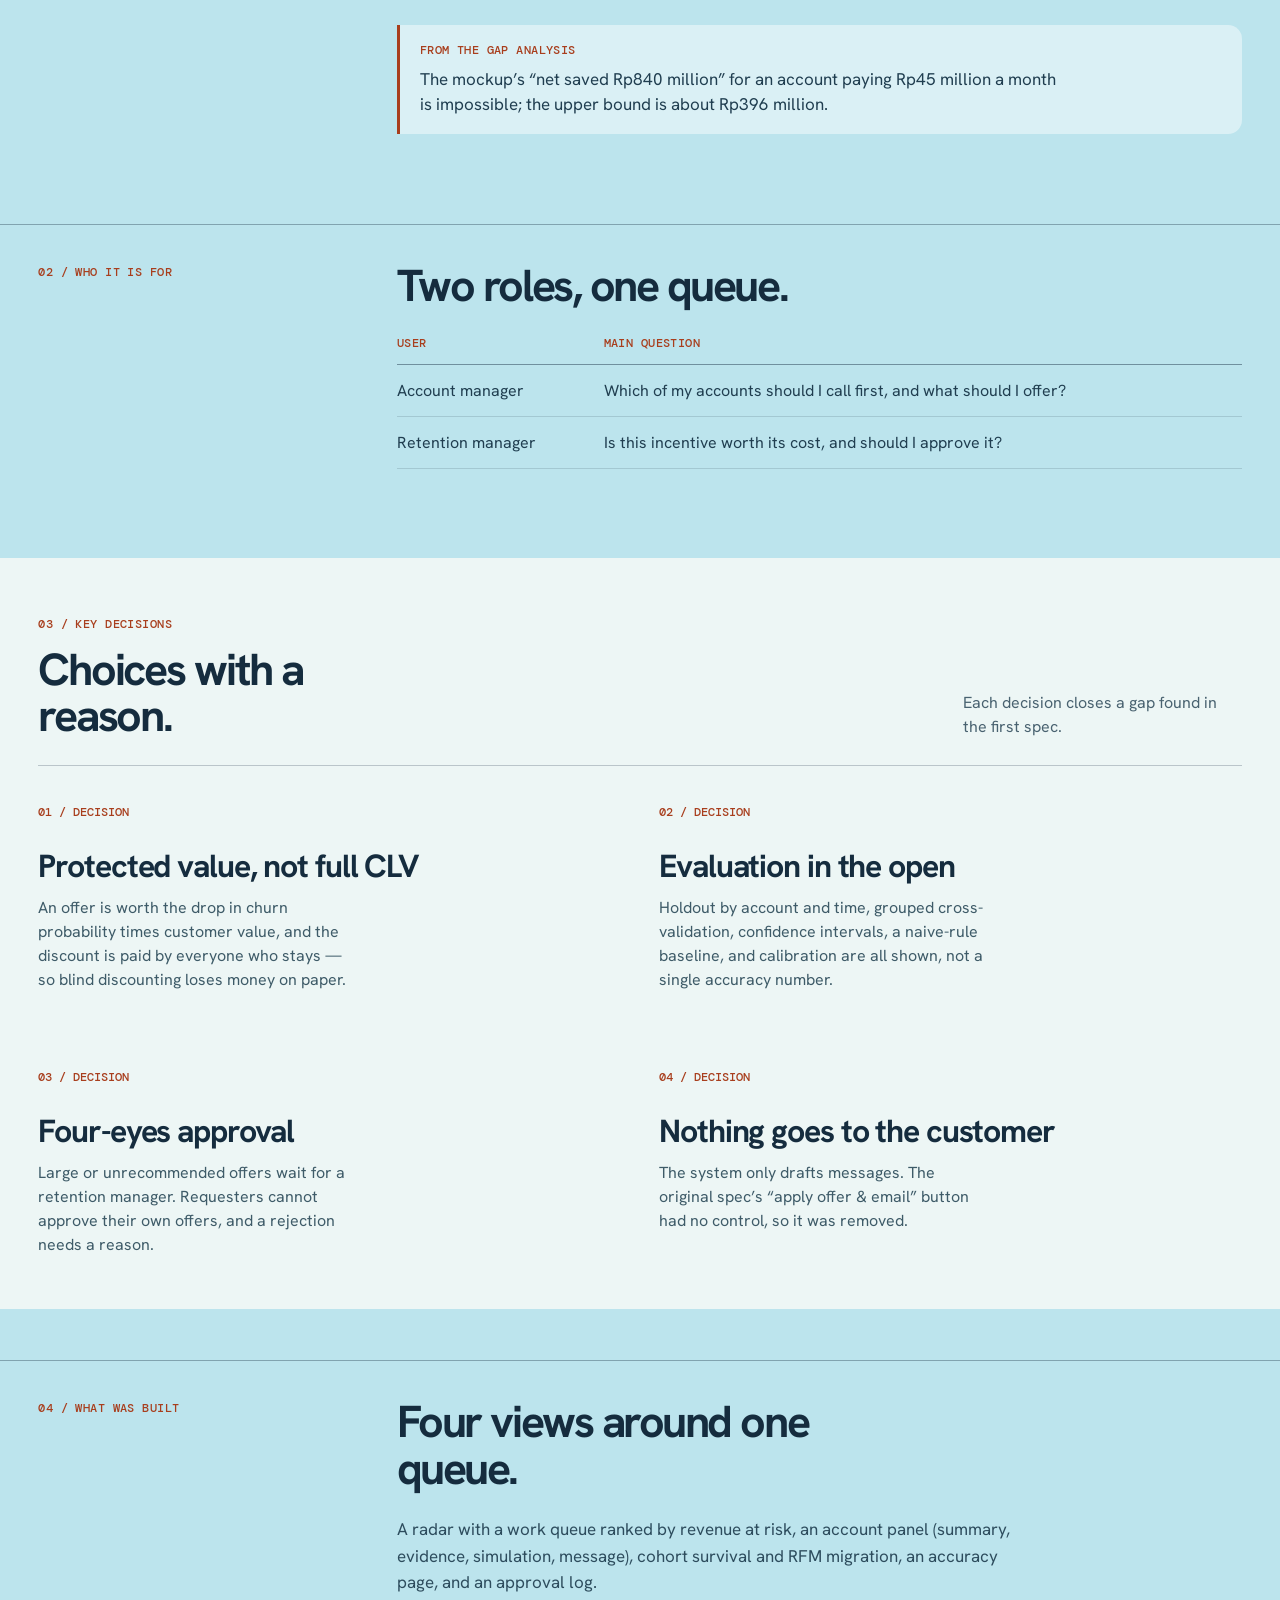
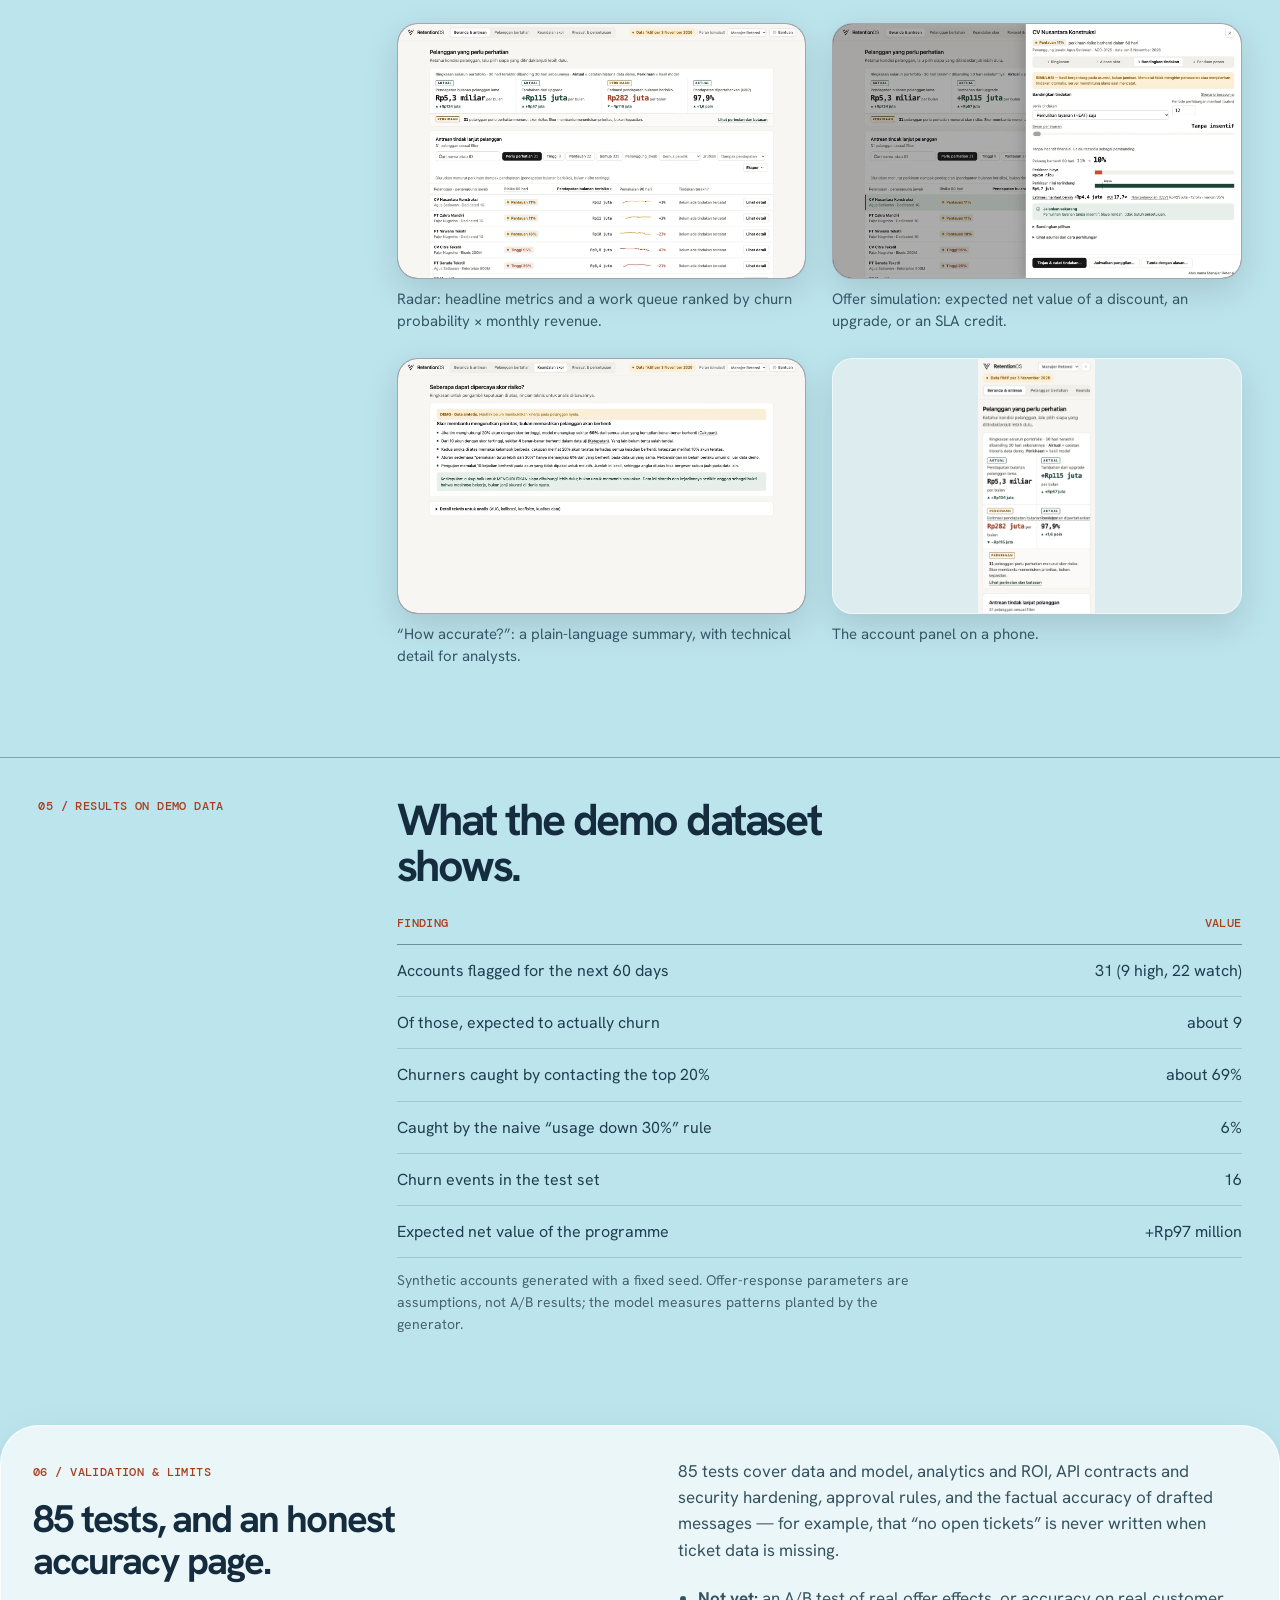
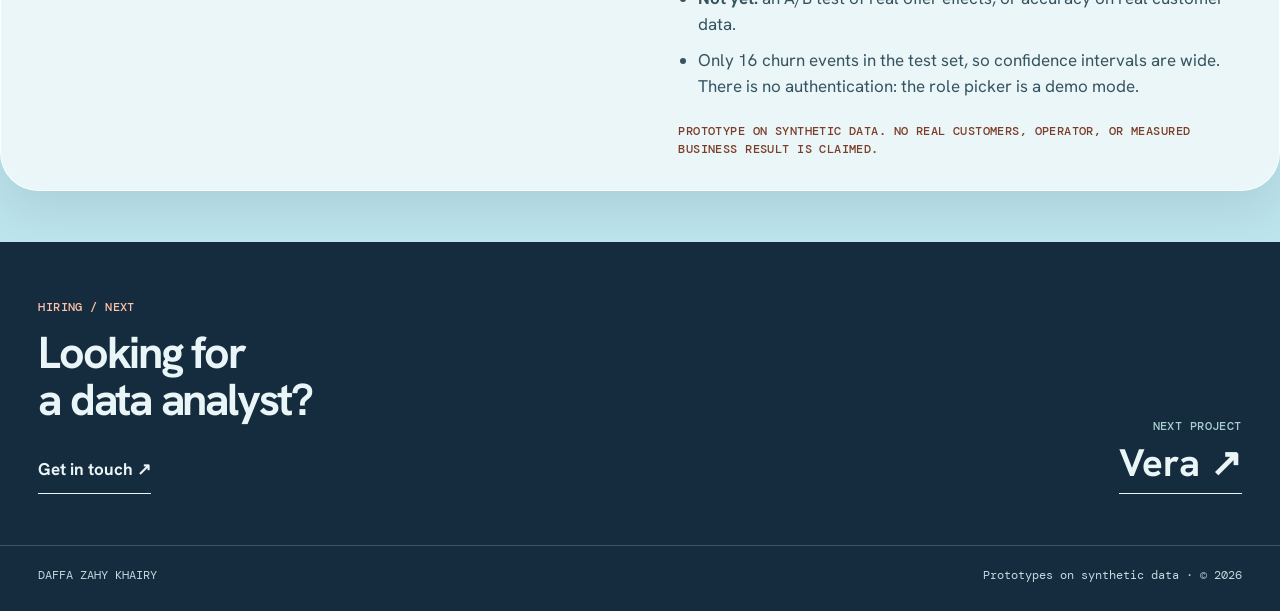
==== commit 766def8b: "Refresh RetentionOS and Vera covers with their new hero illustrations Both landing pages now open wi" ====
--- a/case-retentionos.html
+++ b/case-retentionos.html
@@ -29,8 +29,8 @@
       <dl class="case-facts"><div><dt>Role</dt><dd>Solo — product spec, gap analysis, model, backend, UI</dd></div><div><dt>Stack</dt><dd>Python with no dependencies, logistic regression, exact Shapley values</dd></div><div><dt>Timeline</dt><dd>November 2026</dd></div><div><dt>Status</dt><dd>Prototype · 85 automated tests</dd></div></dl>
     </section>
     <figure class="case-image page-width">
-      <div class="case-image-wrap"><img src="assets/projects/retentionos.webp" width="1600" height="1000" alt="RetentionOS guide page: a headline about knowing early which customers may leave, live demo figures, and a screenshot of the app" decoding="async" fetchpriority="high"></div>
-      <figcaption><span>Guide page — the headline reads “Know earlier which customers may leave, and what to do about it.” Figures are synthetic.</span><span data-case-position>02 / 04</span></figcaption>
+      <div class="case-image-wrap"><img src="assets/projects/retentionos.webp" width="1600" height="1000" alt="RetentionOS guide page: the headline about knowing early which customers may leave, live demo figures, and an illustration of business buildings linked by green fiber cables, with one warehouse cable turning amber inside a warning ring" decoding="async" fetchpriority="high"></div>
+      <figcaption><span>Guide page — “Know earlier which customers may leave, and what to do about it.” The illustration shows one weakening connection caught before the customer leaves. Figures are synthetic.</span><span data-case-position>02 / 04</span></figcaption>
     </figure>
     <section class="case-story page-width" aria-labelledby="problemTitle"><span class="case-section-label">01 / THE PROBLEM</span><div>
       <h2 id="problemTitle">A retention spec that could not survive its own numbers.</h2>
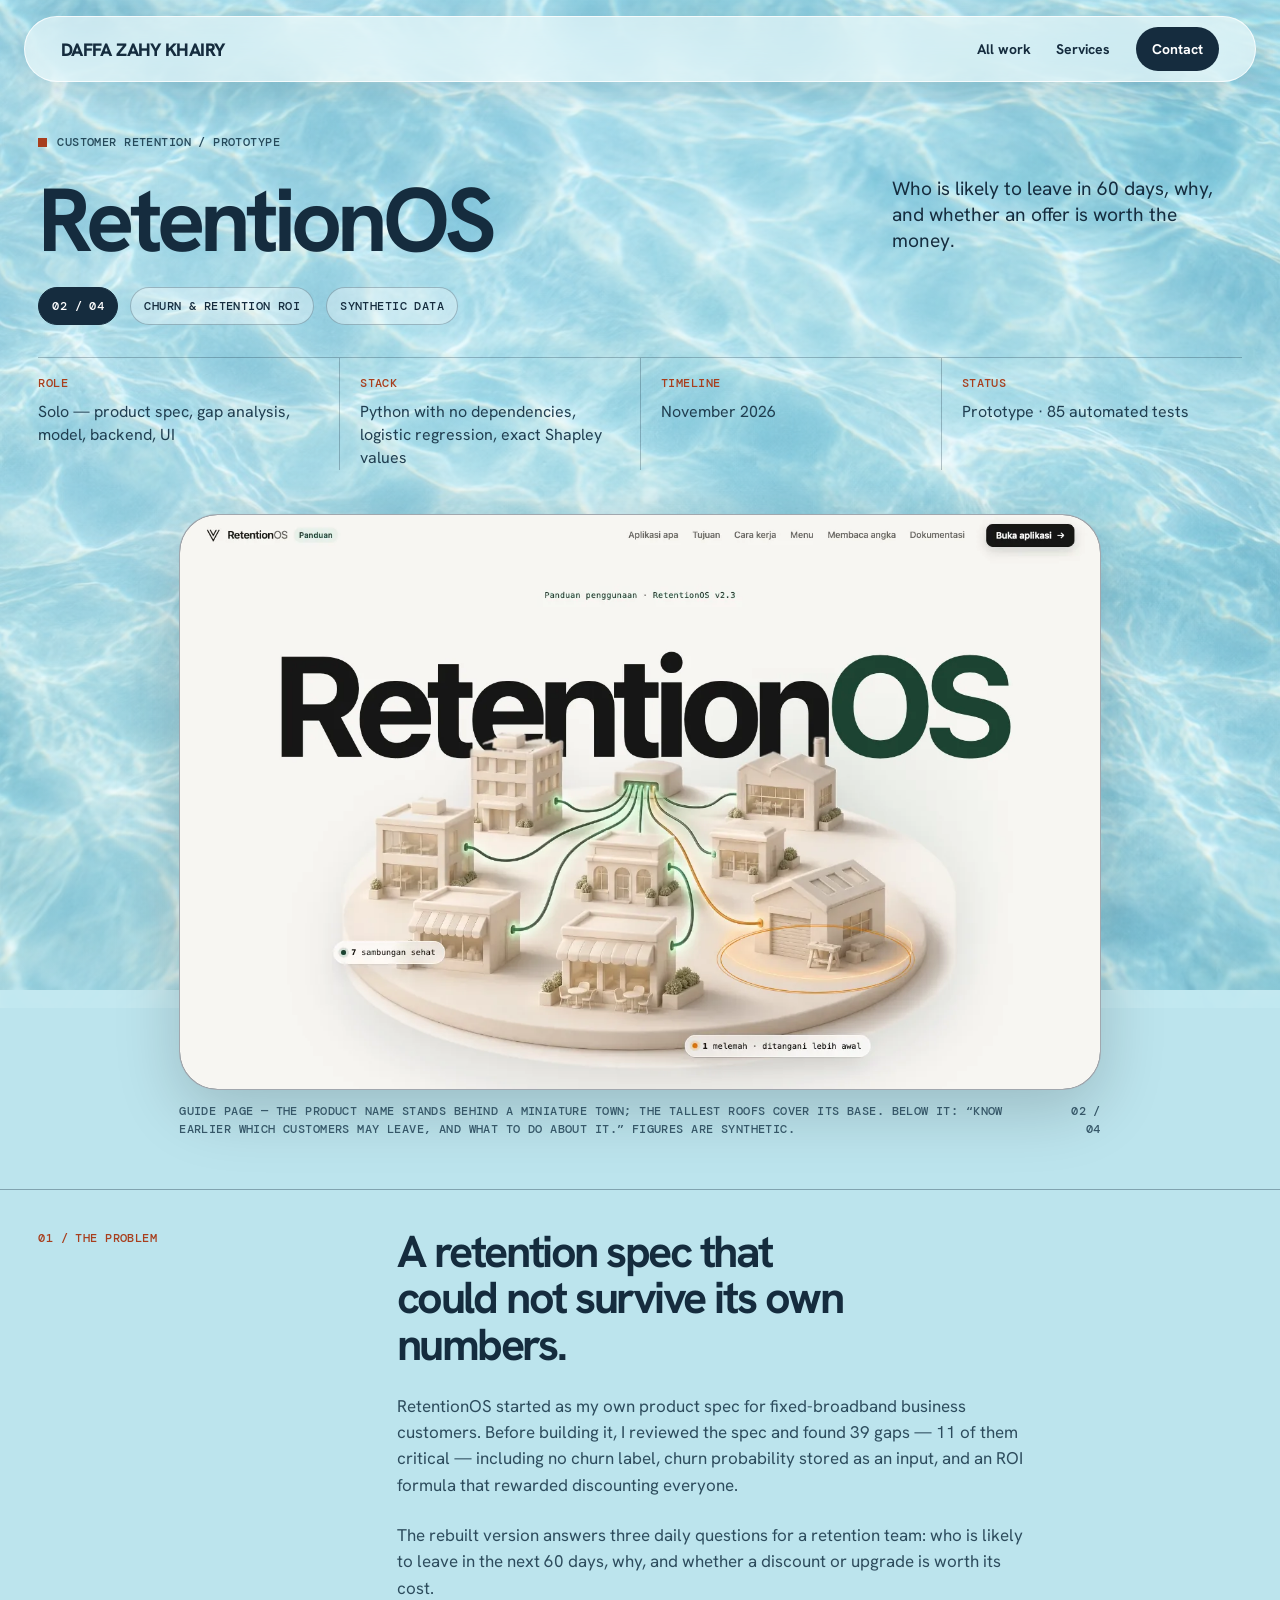
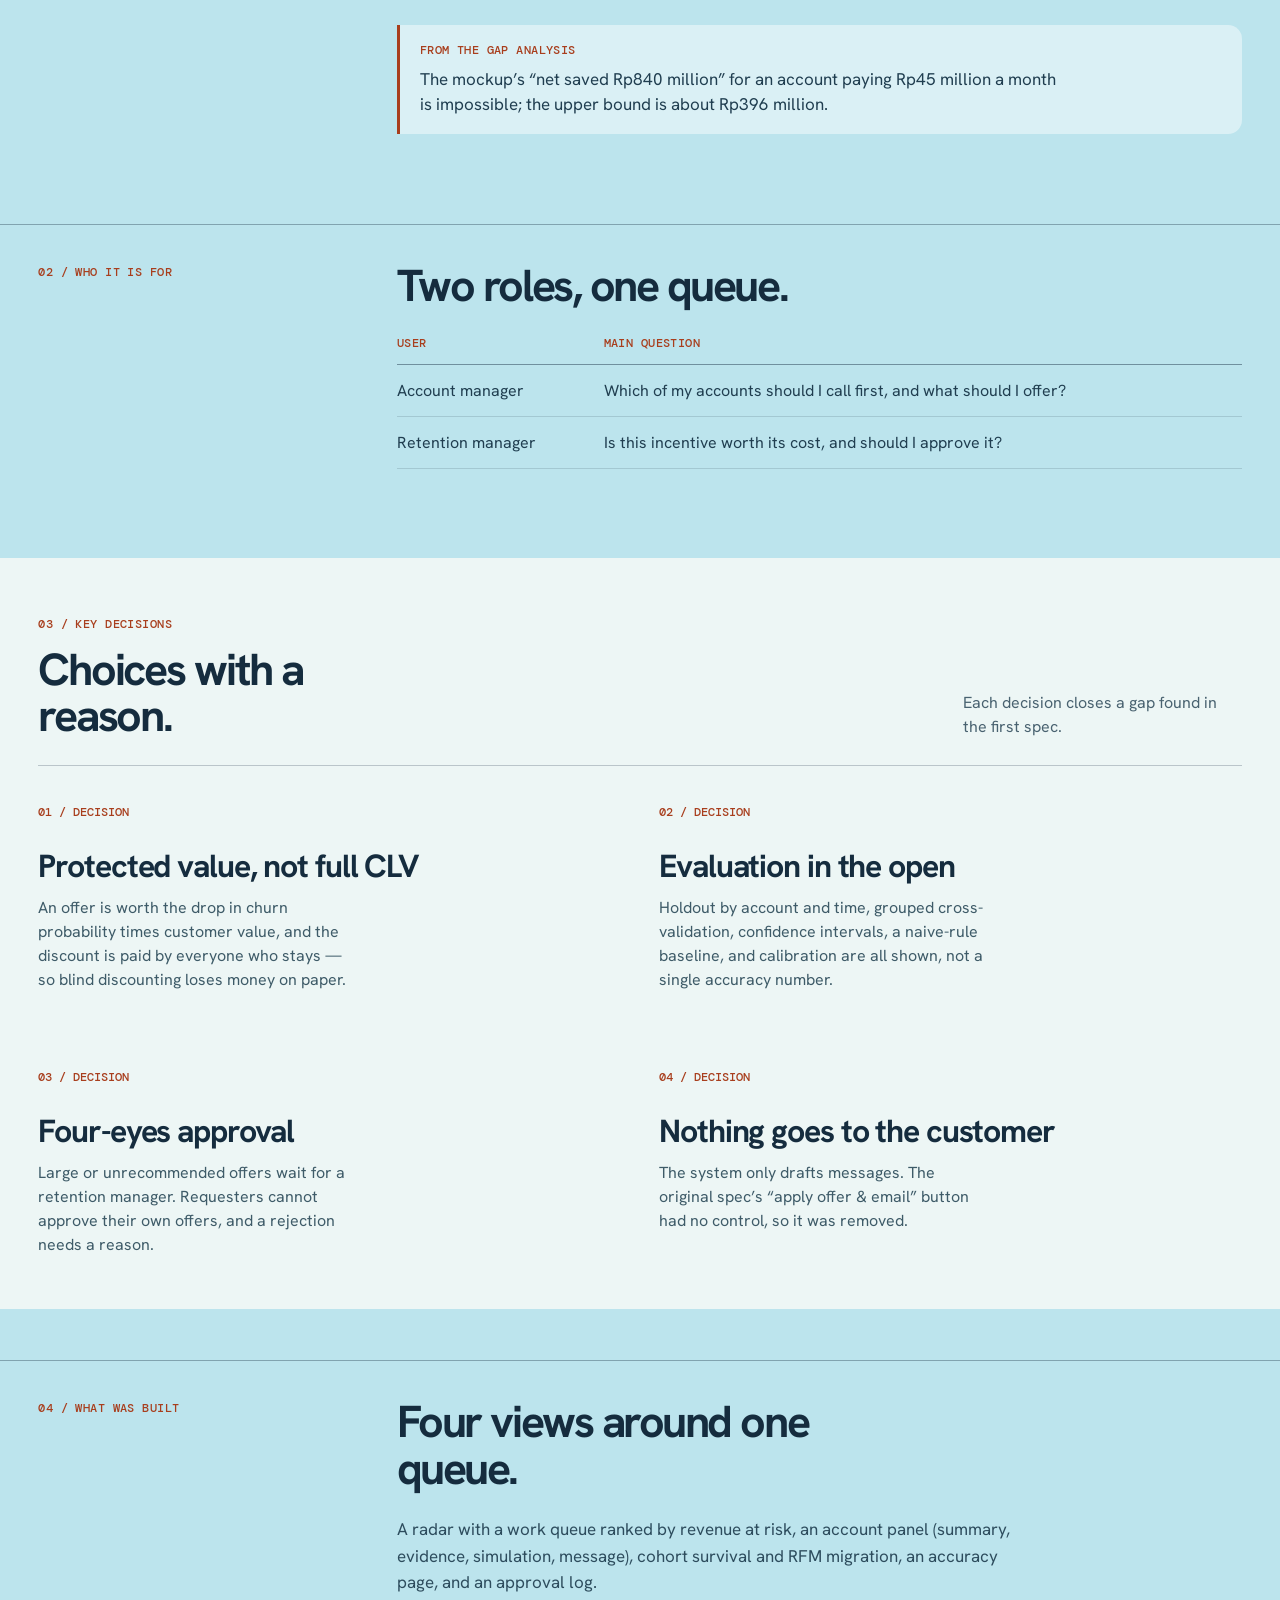
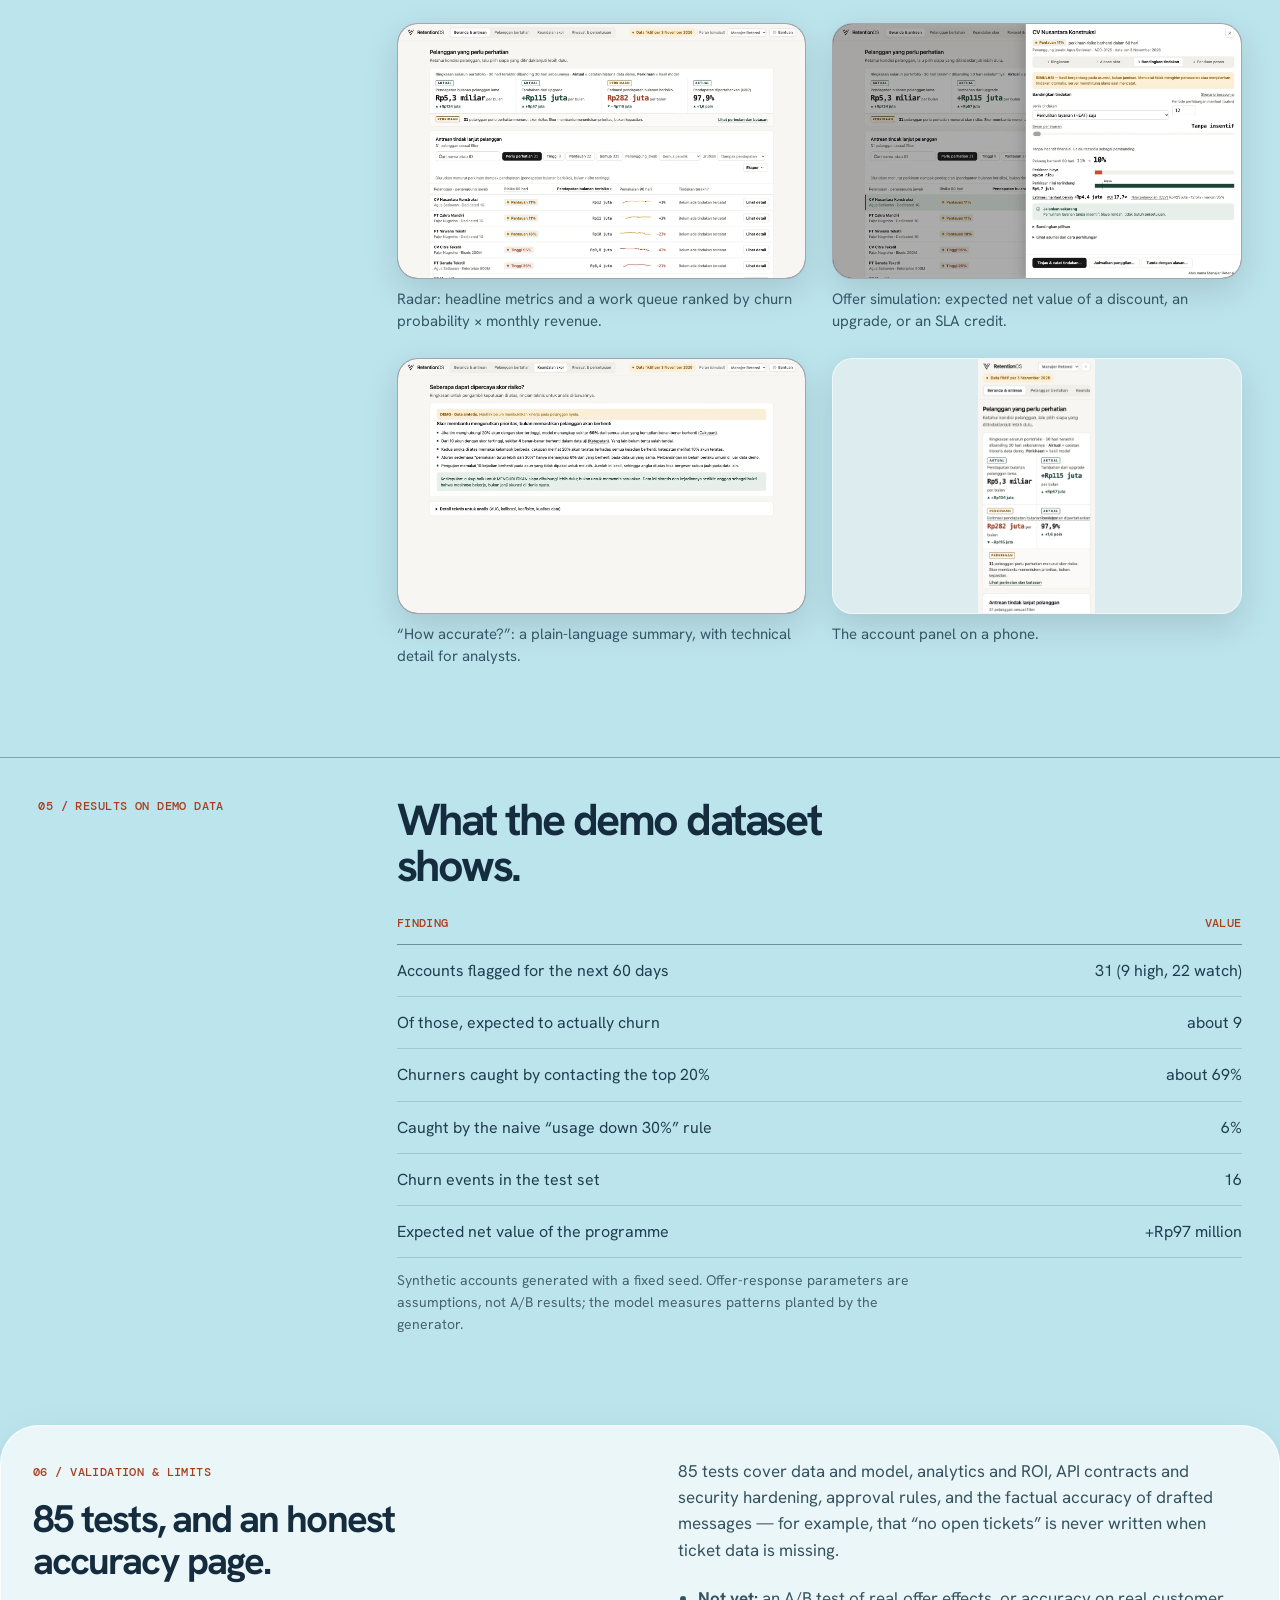
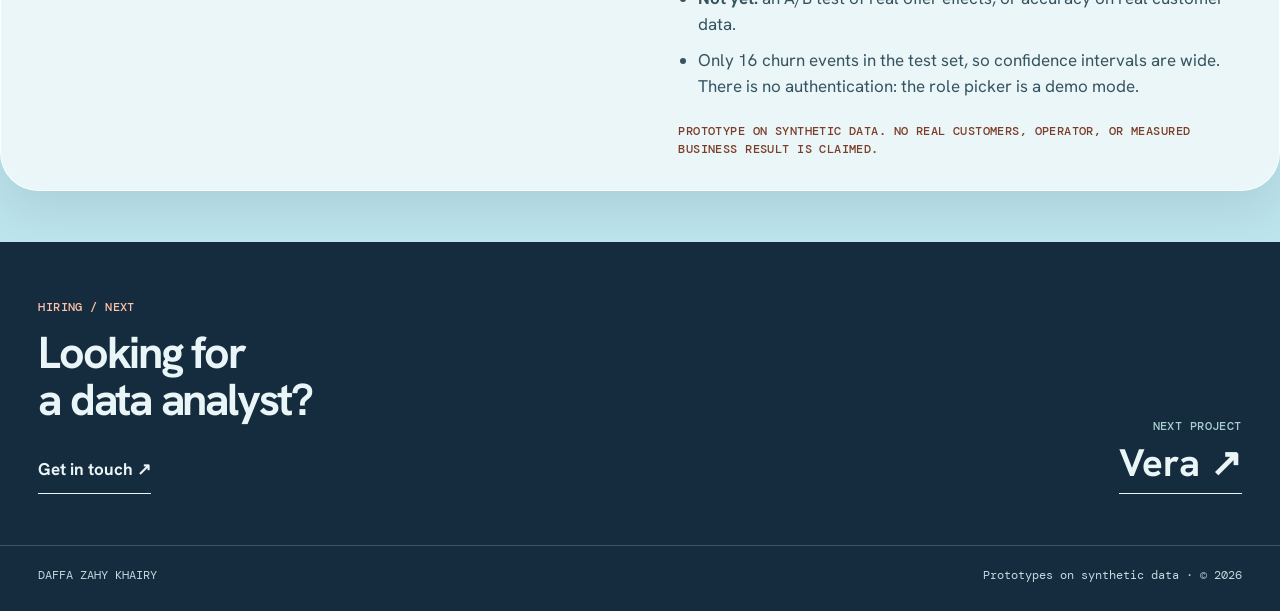
==== commit 802f7f56: "Refresh RetentionOS and Tiktory covers for their new hero layouts Tiktory now opens on a framed city" ====
--- a/case-retentionos.html
+++ b/case-retentionos.html
@@ -29,8 +29,8 @@
       <dl class="case-facts"><div><dt>Role</dt><dd>Solo — product spec, gap analysis, model, backend, UI</dd></div><div><dt>Stack</dt><dd>Python with no dependencies, logistic regression, exact Shapley values</dd></div><div><dt>Timeline</dt><dd>November 2026</dd></div><div><dt>Status</dt><dd>Prototype · 85 automated tests</dd></div></dl>
     </section>
     <figure class="case-image page-width">
-      <div class="case-image-wrap"><img src="assets/projects/retentionos.webp" width="1600" height="1000" alt="RetentionOS guide page: the headline about knowing early which customers may leave, live demo figures, and an illustration of business buildings linked by green fiber cables, with one warehouse cable turning amber inside a warning ring" decoding="async" fetchpriority="high"></div>
-      <figcaption><span>Guide page — “Know earlier which customers may leave, and what to do about it.” The illustration shows one weakening connection caught before the customer leaves. Figures are synthetic.</span><span data-case-position>02 / 04</span></figcaption>
+      <div class="case-image-wrap"><img src="assets/projects/retentionos.webp" width="1600" height="1000" alt="RetentionOS guide page: the name RetentionOS set very large behind a miniature town of business buildings linked by green fiber cables, with one warehouse cable turning amber inside a warning ring" decoding="async" fetchpriority="high"></div>
+      <figcaption><span>Guide page — the product name stands behind a miniature town; the tallest roofs cover its base. Below it: “Know earlier which customers may leave, and what to do about it.” Figures are synthetic.</span><span data-case-position>02 / 04</span></figcaption>
     </figure>
     <section class="case-story page-width" aria-labelledby="problemTitle"><span class="case-section-label">01 / THE PROBLEM</span><div>
       <h2 id="problemTitle">A retention spec that could not survive its own numbers.</h2>
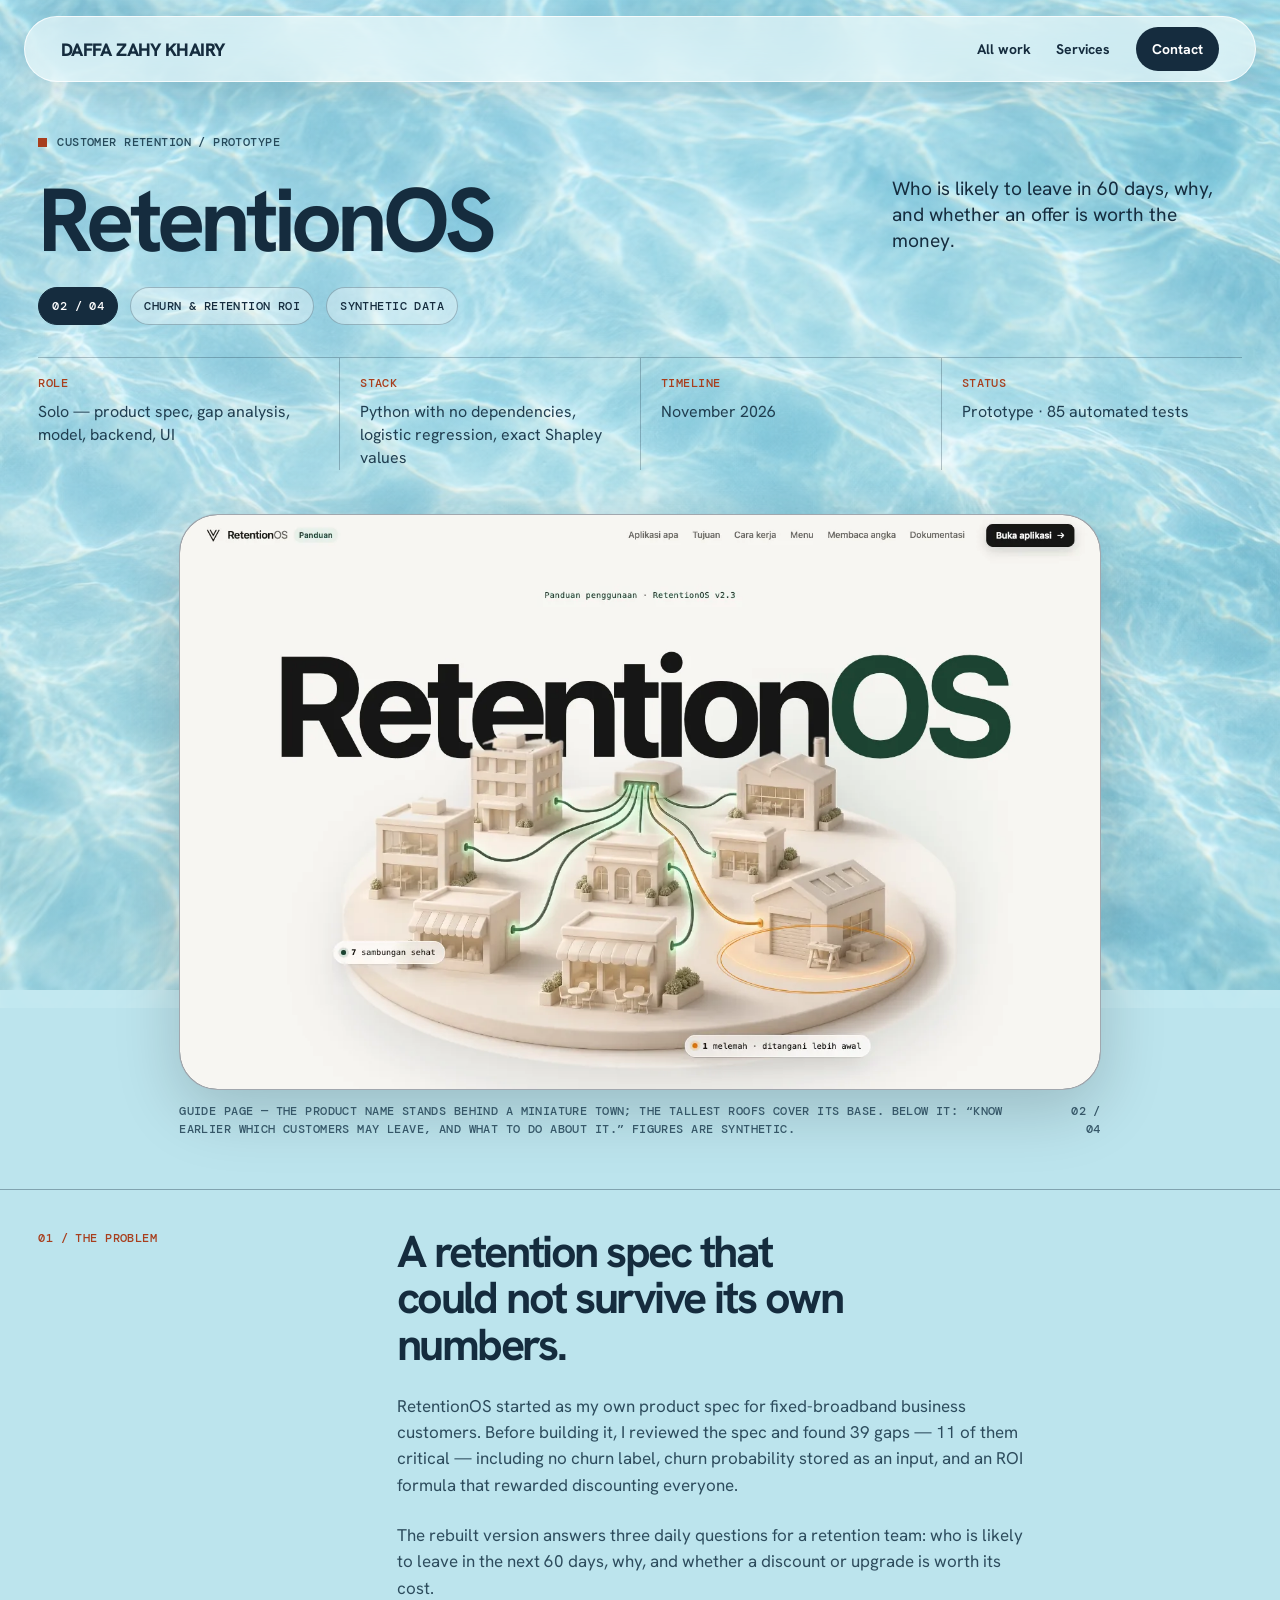
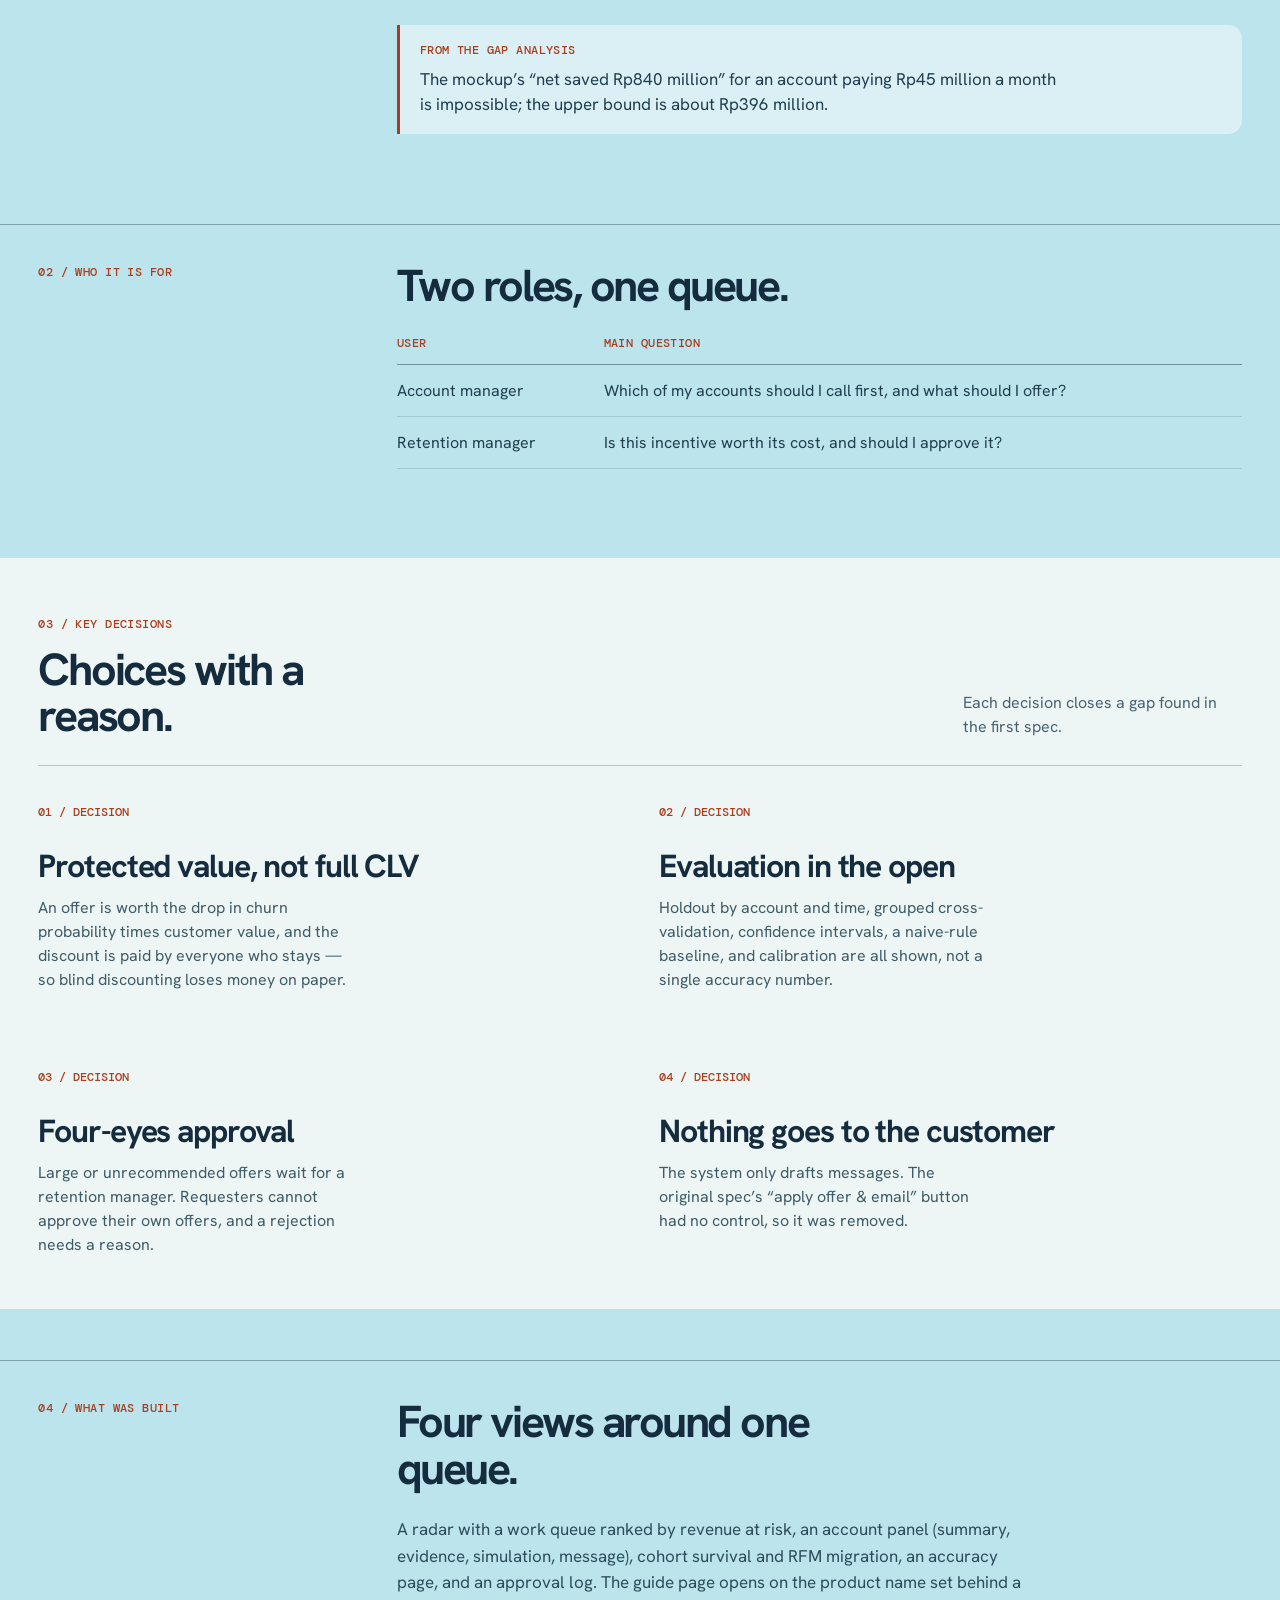
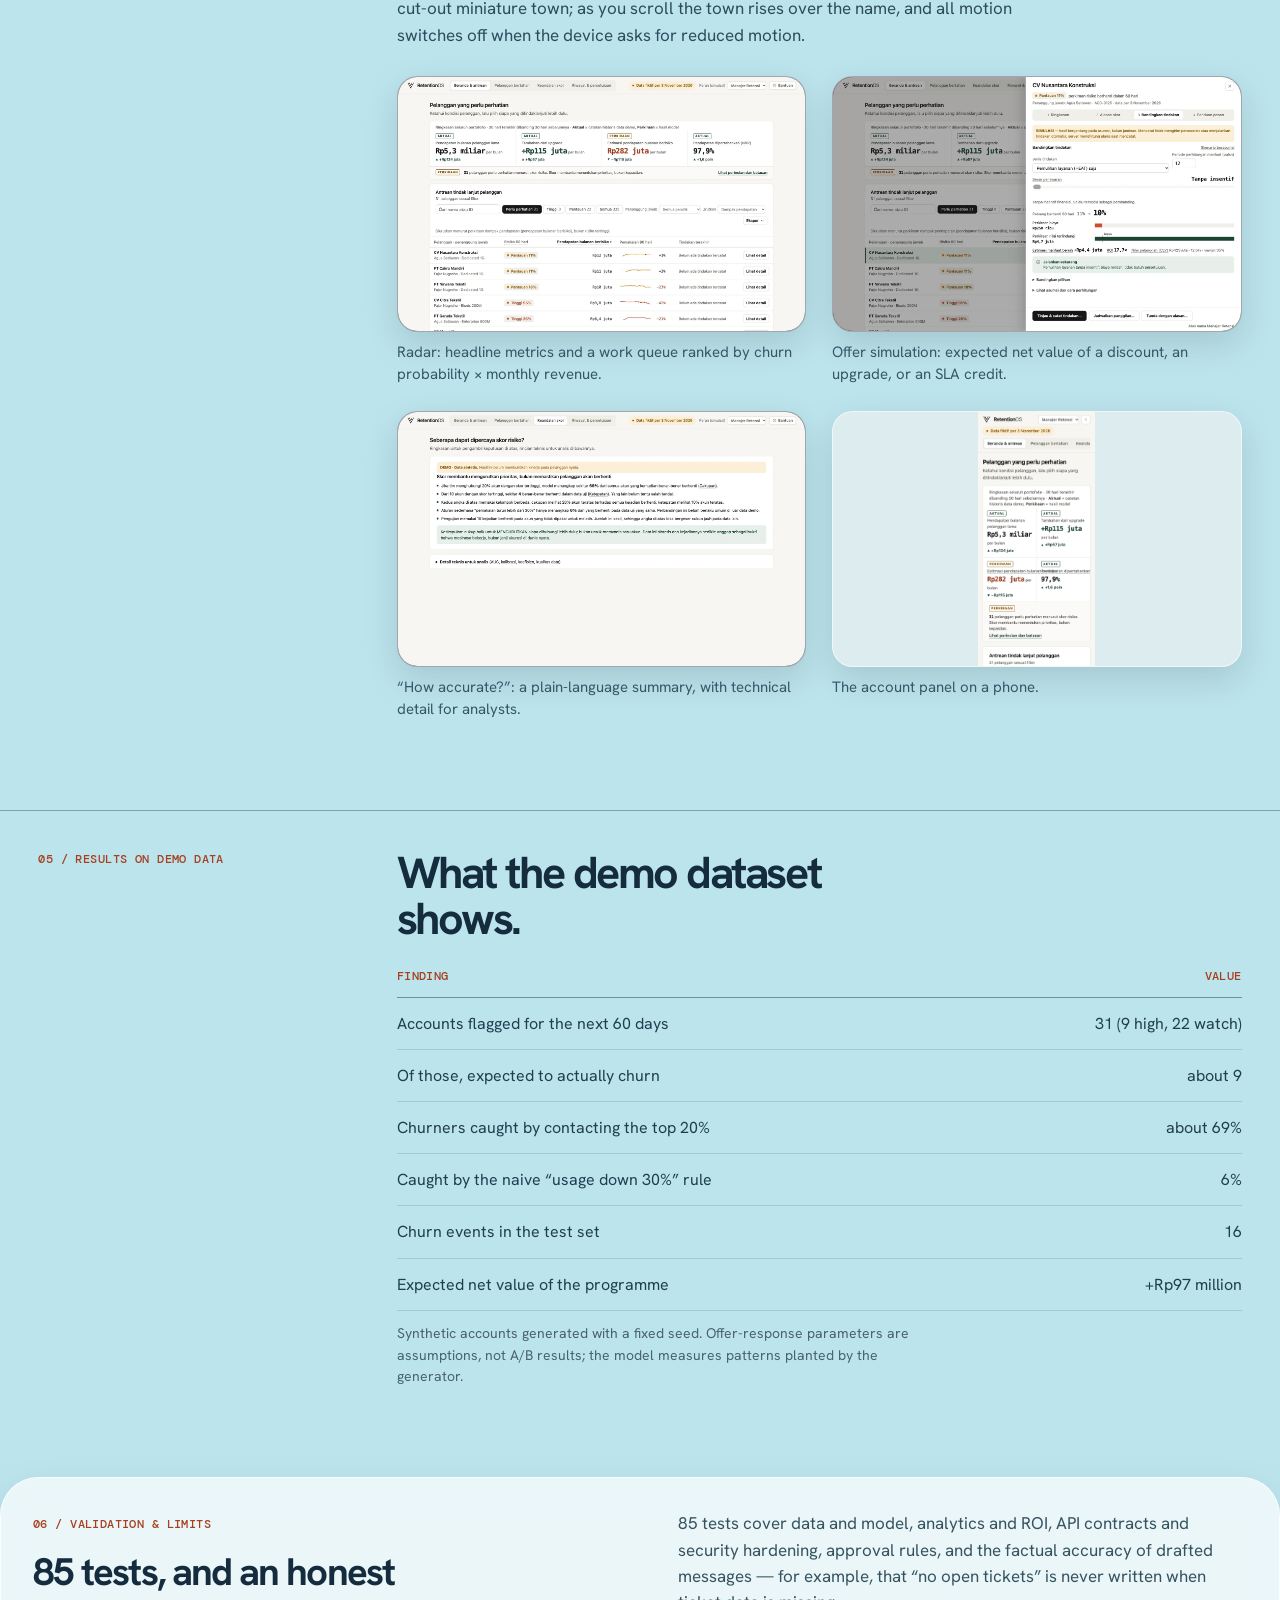
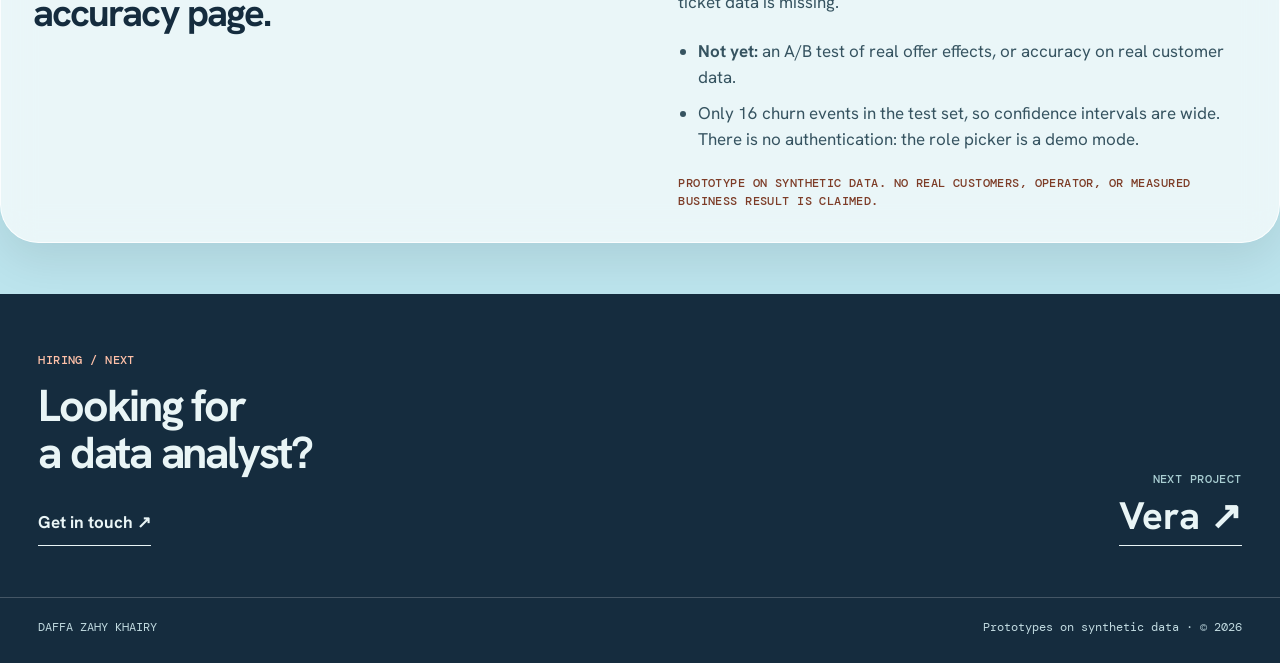
==== commit ddb71fed: "Describe the redesigned landing pages in three case studies RetentionOS, Vera and Tiktory each gain " ====
--- a/case-retentionos.html
+++ b/case-retentionos.html
@@ -59,7 +59,7 @@
     </div></section>
     <section class="case-story page-width" aria-labelledby="builtTitle"><span class="case-section-label">04 / WHAT WAS BUILT</span><div>
       <h2 id="builtTitle">Four views around one queue.</h2>
-      <p>A radar with a work queue ranked by revenue at risk, an account panel (summary, evidence, simulation, message), cohort survival and RFM migration, an accuracy page, and an approval log.</p>
+      <p>A radar with a work queue ranked by revenue at risk, an account panel (summary, evidence, simulation, message), cohort survival and RFM migration, an accuracy page, and an approval log. The guide page opens on the product name set behind a cut-out miniature town; as you scroll the town rises over the name, and all motion switches off when the device asks for reduced motion.</p>
       <div class="case-gallery">
         <figure><img src="assets/projects/retentionos-overview.webp" width="1600" height="1000" alt="RetentionOS radar: four headline metrics and a customer queue ranked by revenue at risk" loading="lazy" decoding="async"><figcaption>Radar: headline metrics and a work queue ranked by churn probability × monthly revenue.</figcaption></figure>
         <figure><img src="assets/projects/retentionos-simulation.webp" width="1600" height="1000" alt="Offer simulation comparing discount, upgrade, and SLA credit" loading="lazy" decoding="async"><figcaption>Offer simulation: expected net value of a discount, an upgrade, or an SLA credit.</figcaption></figure>
